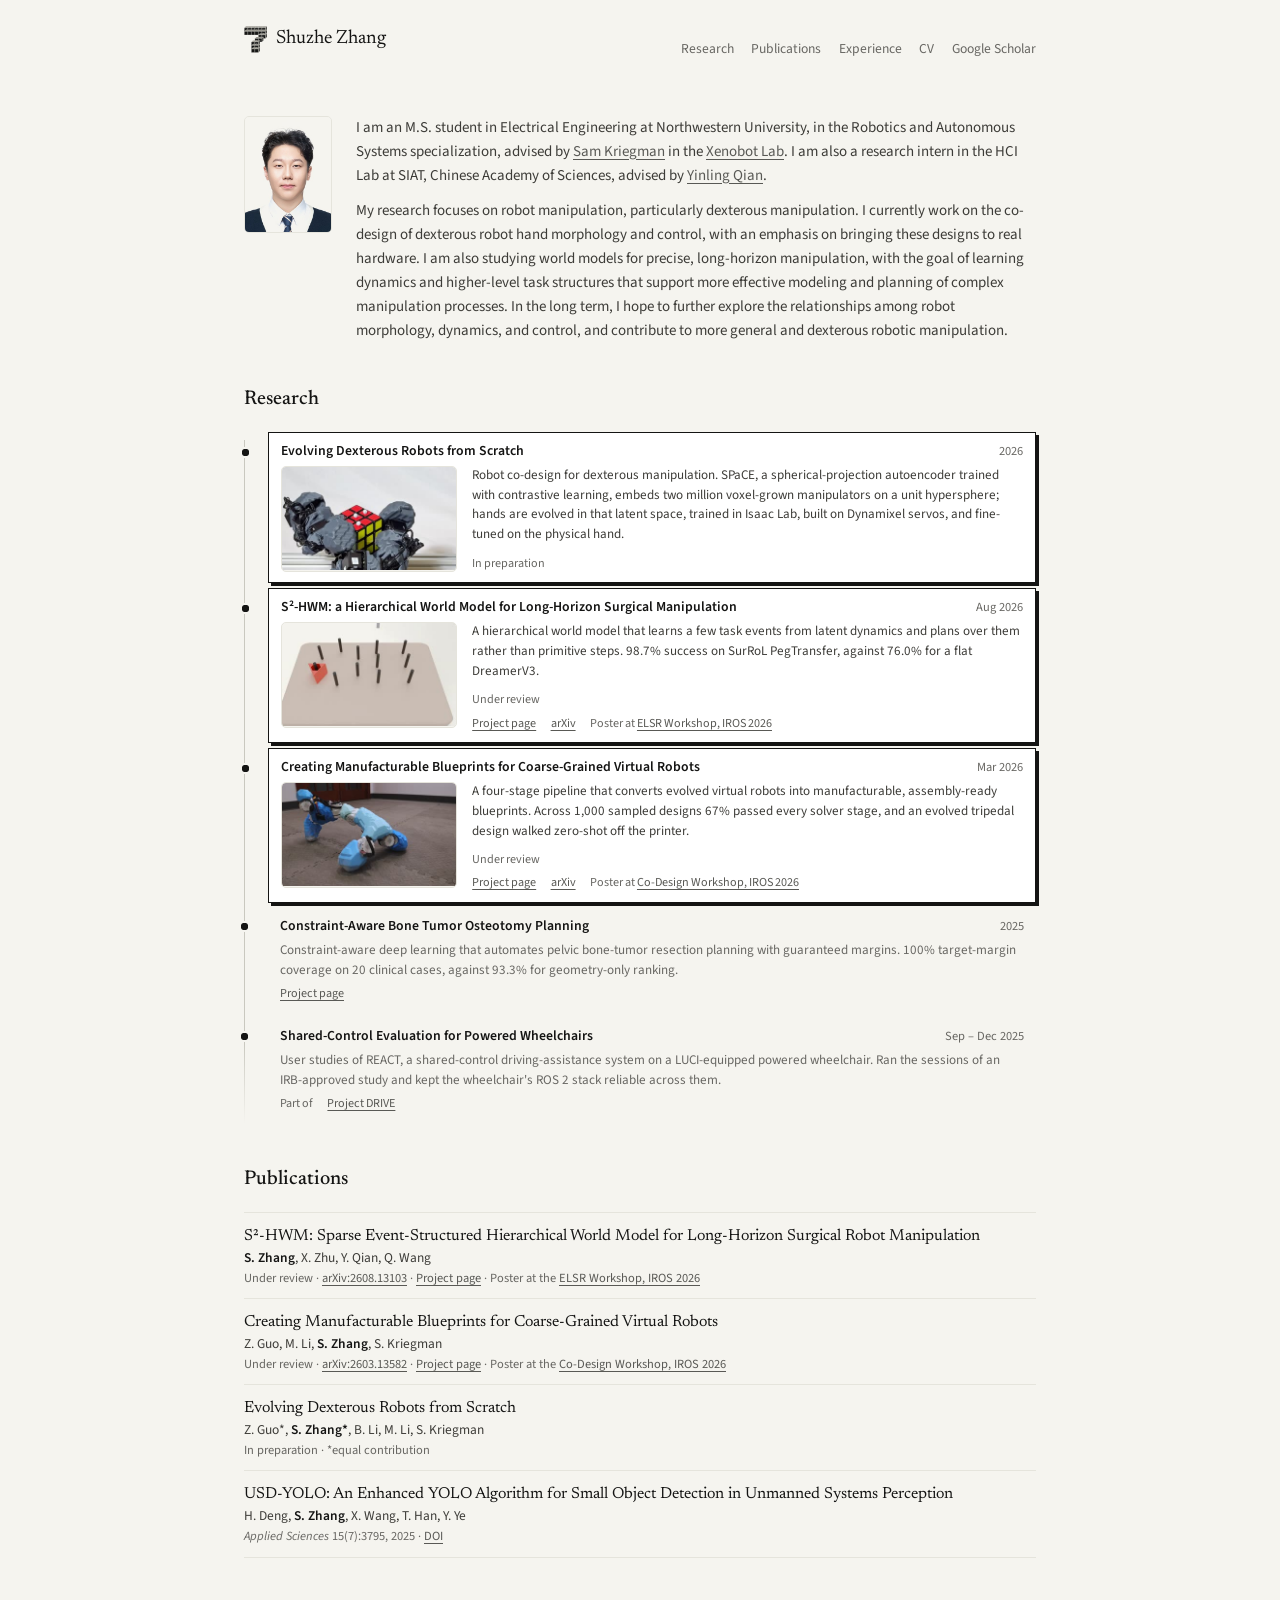
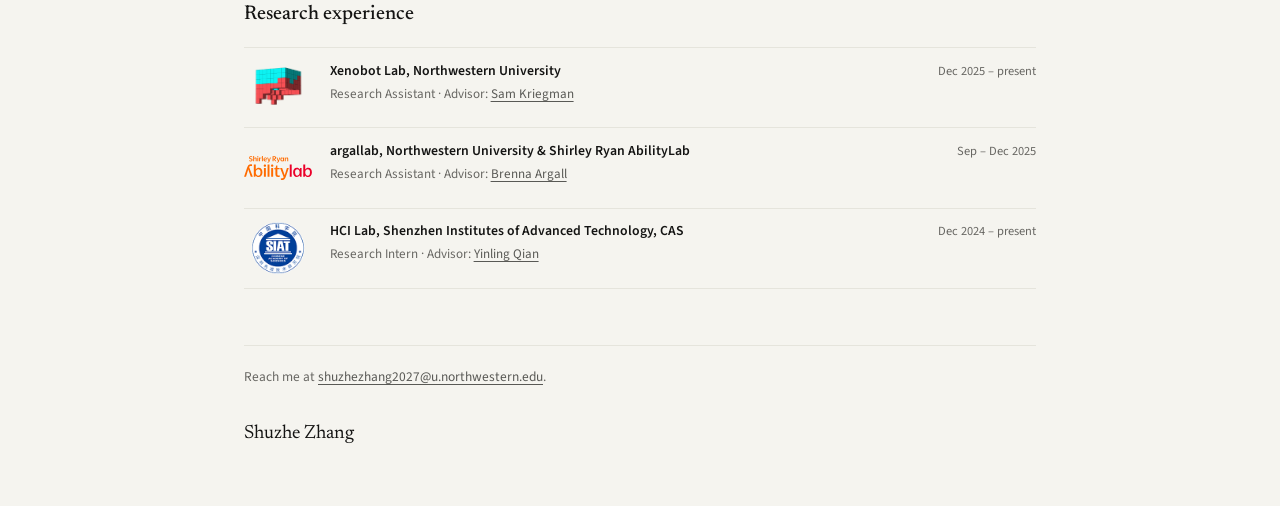
==== index.html @ 0f9644d1 "Show in-hand rotation on the EvoHand card Twelve seconds of an evolved hand turning a Rubik's cube i" ====
<!DOCTYPE html>
<html lang="en">
<head>
  <meta charset="utf-8">
  <meta name="viewport" content="width=device-width, initial-scale=1">
  <title>Shuzhe Zhang</title>
  <meta name="description" content="Shuzhe Zhang — M.S. student at Northwestern University working on robot co-design, dexterous manipulation, robot world models, and surgical manipulation.">
  <link rel="icon" href="[data-uri]">
  <meta property="og:type" content="website">
  <meta property="og:site_name" content="Shuzhe Zhang">
  <meta property="og:title" content="Shuzhe Zhang">
  <meta property="og:description" content="M.S. student at Northwestern working on robot co-design, dexterous manipulation, robot world models and surgical manipulation.">
  <meta property="og:image" content="https://shuzhezhang.com/research/s2-hwm/media/pegtransfer_blender_poster.jpg">
  <meta property="og:url" content="https://shuzhezhang.com/">
  <meta name="twitter:card" content="summary_large_image">
  <link rel="preconnect" href="https://fonts.googleapis.com">
  <link rel="preconnect" href="https://fonts.gstatic.com" crossorigin>
  <link rel="stylesheet" href="https://fonts.googleapis.com/css2?family=Newsreader:ital,opsz,wght@0,6..72,400;0,6..72,500;1,6..72,400&family=Source+Sans+3:ital,wght@0,400;0,600;1,400&display=swap">
  <link rel="stylesheet" href="style.css">
</head>
<body>
<div class="page">

  <header class="topbar">
    <a class="wordmark" href="/"><svg class="mark" aria-hidden="true" focusable="false" xmlns="http://www.w3.org/2000/svg" viewBox="-1 -75.50 66.50 76.50"><polygon points="0.00,-70.00 10.00,-70.00 14.50,-74.50 4.50,-74.50" class="f-top"/><polygon points="10.00,-60.00 14.50,-64.50 14.50,-74.50 10.00,-70.00" class="f-right"/><polygon points="0.00,-60.00 10.00,-60.00 10.00,-70.00 0.00,-70.00" class="f-left"/><polygon points="10.00,-70.00 20.00,-70.00 24.50,-74.50 14.50,-74.50" class="f-top"/><polygon points="20.00,-60.00 24.50,-64.50 24.50,-74.50 20.00,-70.00" class="f-right"/><polygon points="10.00,-60.00 20.00,-60.00 20.00,-70.00 10.00,-70.00" class="f-left"/><polygon points="20.00,-70.00 30.00,-70.00 34.50,-74.50 24.50,-74.50" class="f-top"/><polygon points="30.00,-60.00 34.50,-64.50 34.50,-74.50 30.00,-70.00" class="f-right"/><polygon points="20.00,-60.00 30.00,-60.00 30.00,-70.00 20.00,-70.00" class="f-left"/><polygon points="30.00,-70.00 40.00,-70.00 44.50,-74.50 34.50,-74.50" class="f-top"/><polygon points="40.00,-60.00 44.50,-64.50 44.50,-74.50 40.00,-70.00" class="f-right"/><polygon points="30.00,-60.00 40.00,-60.00 40.00,-70.00 30.00,-70.00" class="f-left"/><polygon points="40.00,-70.00 50.00,-70.00 54.50,-74.50 44.50,-74.50" class="f-top"/><polygon points="50.00,-60.00 54.50,-64.50 54.50,-74.50 50.00,-70.00" class="f-right"/><polygon points="40.00,-60.00 50.00,-60.00 50.00,-70.00 40.00,-70.00" class="f-left"/><polygon points="50.00,-70.00 60.00,-70.00 64.50,-74.50 54.50,-74.50" class="f-top"/><polygon points="60.00,-60.00 64.50,-64.50 64.50,-74.50 60.00,-70.00" class="f-right"/><polygon points="50.00,-60.00 60.00,-60.00 60.00,-70.00 50.00,-70.00" class="f-left"/><polygon points="0.00,-60.00 10.00,-60.00 14.50,-64.50 4.50,-64.50" class="f-top"/><polygon points="10.00,-50.00 14.50,-54.50 14.50,-64.50 10.00,-60.00" class="f-right"/><polygon points="0.00,-50.00 10.00,-50.00 10.00,-60.00 0.00,-60.00" class="f-left"/><polygon points="10.00,-60.00 20.00,-60.00 24.50,-64.50 14.50,-64.50" class="f-top"/><polygon points="20.00,-50.00 24.50,-54.50 24.50,-64.50 20.00,-60.00" class="f-right"/><polygon points="10.00,-50.00 20.00,-50.00 20.00,-60.00 10.00,-60.00" class="f-left"/><polygon points="20.00,-60.00 30.00,-60.00 34.50,-64.50 24.50,-64.50" class="f-top"/><polygon points="30.00,-50.00 34.50,-54.50 34.50,-64.50 30.00,-60.00" class="f-right"/><polygon points="20.00,-50.00 30.00,-50.00 30.00,-60.00 20.00,-60.00" class="f-left"/><polygon points="30.00,-60.00 40.00,-60.00 44.50,-64.50 34.50,-64.50" class="f-top"/><polygon points="40.00,-50.00 44.50,-54.50 44.50,-64.50 40.00,-60.00" class="f-right"/><polygon points="30.00,-50.00 40.00,-50.00 40.00,-60.00 30.00,-60.00" class="f-left"/><polygon points="40.00,-60.00 50.00,-60.00 54.50,-64.50 44.50,-64.50" class="f-top"/><polygon points="50.00,-50.00 54.50,-54.50 54.50,-64.50 50.00,-60.00" class="f-right"/><polygon points="40.00,-50.00 50.00,-50.00 50.00,-60.00 40.00,-60.00" class="f-left"/><polygon points="50.00,-60.00 60.00,-60.00 64.50,-64.50 54.50,-64.50" class="f-top"/><polygon points="60.00,-50.00 64.50,-54.50 64.50,-64.50 60.00,-60.00" class="f-right"/><polygon points="50.00,-50.00 60.00,-50.00 60.00,-60.00 50.00,-60.00" class="f-left"/><polygon points="40.00,-50.00 50.00,-50.00 54.50,-54.50 44.50,-54.50" class="f-top"/><polygon points="50.00,-40.00 54.50,-44.50 54.50,-54.50 50.00,-50.00" class="f-right"/><polygon points="40.00,-40.00 50.00,-40.00 50.00,-50.00 40.00,-50.00" class="f-left"/><polygon points="50.00,-50.00 60.00,-50.00 64.50,-54.50 54.50,-54.50" class="f-top"/><polygon points="60.00,-40.00 64.50,-44.50 64.50,-54.50 60.00,-50.00" class="f-right"/><polygon points="50.00,-40.00 60.00,-40.00 60.00,-50.00 50.00,-50.00" class="f-left"/><polygon points="30.00,-40.00 40.00,-40.00 44.50,-44.50 34.50,-44.50" class="f-top"/><polygon points="40.00,-30.00 44.50,-34.50 44.50,-44.50 40.00,-40.00" class="f-right"/><polygon points="30.00,-30.00 40.00,-30.00 40.00,-40.00 30.00,-40.00" class="f-left"/><polygon points="40.00,-40.00 50.00,-40.00 54.50,-44.50 44.50,-44.50" class="f-top"/><polygon points="50.00,-30.00 54.50,-34.50 54.50,-44.50 50.00,-40.00" class="f-right"/><polygon points="40.00,-30.00 50.00,-30.00 50.00,-40.00 40.00,-40.00" class="f-left"/><polygon points="20.00,-30.00 30.00,-30.00 34.50,-34.50 24.50,-34.50" class="f-top"/><polygon points="30.00,-20.00 34.50,-24.50 34.50,-34.50 30.00,-30.00" class="f-right"/><polygon points="20.00,-20.00 30.00,-20.00 30.00,-30.00 20.00,-30.00" class="f-left"/><polygon points="30.00,-30.00 40.00,-30.00 44.50,-34.50 34.50,-34.50" class="f-top"/><polygon points="40.00,-20.00 44.50,-24.50 44.50,-34.50 40.00,-30.00" class="f-right"/><polygon points="30.00,-20.00 40.00,-20.00 40.00,-30.00 30.00,-30.00" class="f-left"/><polygon points="20.00,-20.00 30.00,-20.00 34.50,-24.50 24.50,-24.50" class="f-top"/><polygon points="30.00,-10.00 34.50,-14.50 34.50,-24.50 30.00,-20.00" class="f-right"/><polygon points="20.00,-10.00 30.00,-10.00 30.00,-20.00 20.00,-20.00" class="f-left"/><polygon points="30.00,-20.00 40.00,-20.00 44.50,-24.50 34.50,-24.50" class="f-top"/><polygon points="40.00,-10.00 44.50,-14.50 44.50,-24.50 40.00,-20.00" class="f-right"/><polygon points="30.00,-10.00 40.00,-10.00 40.00,-20.00 30.00,-20.00" class="f-left"/><polygon points="20.00,-10.00 30.00,-10.00 34.50,-14.50 24.50,-14.50" class="f-top"/><polygon points="30.00,0.00 34.50,-4.50 34.50,-14.50 30.00,-10.00" class="f-right"/><polygon points="20.00,0.00 30.00,0.00 30.00,-10.00 20.00,-10.00" class="f-left"/><polygon points="30.00,-10.00 40.00,-10.00 44.50,-14.50 34.50,-14.50" class="f-top"/><polygon points="40.00,0.00 44.50,-4.50 44.50,-14.50 40.00,-10.00" class="f-right"/><polygon points="30.00,0.00 40.00,0.00 40.00,-10.00 30.00,-10.00" class="f-left"/></svg>Shuzhe Zhang</a>
    <nav>
      <a href="#research">Research</a>
      <a href="#publications">Publications</a>
      <a href="#experience">Experience</a>
      <a href="Shuzhe_Zhang_CV.pdf">CV</a>
      <a href="https://scholar.google.com/citations?user=uV5fnogAAAAJ">Google Scholar</a>
    </nav>
  </header>

  <section class="intro">
    <img class="avatar" src="assets/avatar.jpg" alt="Shuzhe Zhang" width="300" height="400">
    <div>
      <p>I am an M.S. student in Electrical Engineering at Northwestern University, in the Robotics and Autonomous Systems specialization, advised by <a class="link" href="https://skriegman.github.io/sam.html">Sam Kriegman</a> in the <a class="link" href="https://www.xenobot.group">Xenobot Lab</a>. I am also a research intern in the HCI Lab at SIAT, Chinese Academy of Sciences, advised by <a class="link" href="https://people.ucas.ac.cn/~qianyinling">Yinling Qian</a>.</p>
      <p>My research focuses on robot manipulation, particularly dexterous manipulation. I currently work on the co-design of dexterous robot hand morphology and control, with an emphasis on bringing these designs to real hardware. I am also studying world models for precise, long-horizon manipulation, with the goal of learning dynamics and higher-level task structures that support more effective modeling and planning of complex manipulation processes. In the long term, I hope to further explore the relationships among robot morphology, dynamics, and control, and contribute to more general and dexterous robotic manipulation.</p>
    </div>
  </section>

  <section class="section" id="research">
    <h2>Research</h2>
    <ol class="timeline">

      <li class="entry is-featured">
        <div class="row">
          <span class="title">Evolving Dexterous Robots from Scratch</span>
          <span class="when">2026</span>
        </div>
        <div class="entry-main">
          <span class="thumb">
            <video src="assets/thumbs/evohand_loop.mp4" poster="assets/thumbs/evohand_loop.jpg"
                   autoplay loop muted playsinline preload="metadata"></video>
          </span>
          <div class="entry-text">
            <p class="desc">Robot co-design for dexterous manipulation. SPaCE, a spherical-projection autoencoder trained with contrastive learning, embeds two million voxel-grown manipulators on a unit hypersphere; hands are evolved in that latent space, trained in Isaac Lab, built on Dynamixel servos, and fine-tuned on the physical hand.</p>
            <div class="meta"><span>In preparation</span></div>
          </div>
        </div>
      </li>

      <li class="entry is-featured">
        <div class="row">
          <a class="title" href="research/s2-hwm/">S²-HWM: a Hierarchical World Model for Long-Horizon Surgical Manipulation</a>
          <span class="when">Aug 2026</span>
        </div>
        <div class="entry-main">
          <a class="thumb" href="research/s2-hwm/" tabindex="-1" aria-hidden="true">
            <video src="assets/thumbs/s2hwm_loop.mp4" poster="assets/thumbs/s2hwm_loop.jpg"
                   autoplay loop muted playsinline preload="metadata"></video>
          </a>
          <div class="entry-text">
            <p class="desc">A hierarchical world model that learns a few task events from latent dynamics and plans over them rather than primitive steps. 98.7% success on SurRoL PegTransfer, against 76.0% for a flat DreamerV3.</p>
            <div class="meta"><span>Under review</span><span class="meta-links"><a href="research/s2-hwm/">Project page</a><a href="https://arxiv.org/abs/2608.13103">arXiv</a><span>Poster at <a href="https://sites.google.com/view/iros-elsr-2026/home">ELSR Workshop, IROS 2026</a></span></span></div>
          </div>
        </div>
      </li>

      <li class="entry is-featured">
        <div class="row">
          <span class="title">Creating Manufacturable Blueprints for Coarse-Grained Virtual Robots</span>
          <span class="when">Mar 2026</span>
        </div>
        <div class="entry-main">
          <span class="thumb">
            <video src="assets/thumbs/blueprints_loop.mp4" poster="assets/thumbs/blueprints_loop.jpg"
                   autoplay loop muted playsinline preload="none"></video>
          </span>
          <div class="entry-text">
            <p class="desc">A four-stage pipeline that converts evolved virtual robots into manufacturable, assembly-ready blueprints. Across 1,000 sampled designs 67% passed every solver stage, and an evolved tripedal design walked zero-shot off the printer.</p>
            <div class="meta"><span>Under review</span><span class="meta-links"><a href="research/blueprints/">Project page</a><a href="https://arxiv.org/abs/2603.13582">arXiv</a><span>Poster at <a href="https://sites.google.com/view/robot-codesign-iros">Co-Design Workshop, IROS 2026</a></span></span></div>
          </div>
        </div>
      </li>

      <li class="entry">
        <div class="row">
          <a class="title" href="research/osteotomy/">Constraint-Aware Bone Tumor Osteotomy Planning</a>
          <span class="when">2025</span>
        </div>
        <p class="desc">Constraint-aware deep learning that automates pelvic bone-tumor resection planning with guaranteed margins. 100% target-margin coverage on 20 clinical cases, against 93.3% for geometry-only ranking.</p>
        <div class="meta"><span class="meta-links"><a href="research/osteotomy/">Project page</a></span></div>
      </li>

      <li class="entry">
        <div class="row">
          <span class="title">Shared-Control Evaluation for Powered Wheelchairs</span>
          <span class="when">Sep – Dec 2025</span>
        </div>
        <p class="desc">User studies of REACT, a shared-control driving-assistance system on a LUCI-equipped powered wheelchair. Ran the sessions of an IRB-approved study and kept the wheelchair's ROS 2 stack reliable across them.</p>
        <div class="meta"><span class="meta-links">Part of <a href="https://www.sralab.org/articles/news/nsf-awards-5-million-dr-brenna-argall-led-project-develop-power-wheelchair-driver-assist-technology">Project DRIVE</a></span></div>
      </li>

    </ol>
  </section>

  <section class="section" id="publications">
    <h2>Publications</h2>
    <ol class="pubs">
      <li class="pub">
        <span class="ptitle">S²-HWM: Sparse Event-Structured Hierarchical World Model for Long-Horizon Surgical Robot Manipulation</span>
        <span class="authors"><span class="me">S. Zhang</span>, X. Zhu, Y. Qian, Q. Wang</span><br>
        <span class="venue">Under review · <a href="https://arxiv.org/abs/2608.13103">arXiv:2608.13103</a> · <a href="research/s2-hwm/">Project page</a> · Poster at the <a href="https://sites.google.com/view/iros-elsr-2026/home">ELSR Workshop, IROS 2026</a></span>
      </li>
      <li class="pub">
        <span class="ptitle">Creating Manufacturable Blueprints for Coarse-Grained Virtual Robots</span>
        <span class="authors">Z. Guo, M. Li, <span class="me">S. Zhang</span>, S. Kriegman</span><br>
        <span class="venue">Under review · <a href="https://arxiv.org/abs/2603.13582">arXiv:2603.13582</a> · <a href="research/blueprints/">Project page</a> · Poster at the <a href="https://sites.google.com/view/robot-codesign-iros">Co-Design Workshop, IROS 2026</a></span>
      </li>
      <li class="pub">
        <span class="ptitle">Evolving Dexterous Robots from Scratch</span>
        <span class="authors">Z. Guo*, <span class="me">S. Zhang*</span>, B. Li, M. Li, S. Kriegman</span><br>
        <span class="venue">In preparation · *equal contribution</span>
      </li>
      <li class="pub">
        <span class="ptitle">USD-YOLO: An Enhanced YOLO Algorithm for Small Object Detection in Unmanned Systems Perception</span>
        <span class="authors">H. Deng, <span class="me">S. Zhang</span>, X. Wang, T. Han, Y. Ye</span><br>
        <span class="venue"><em>Applied Sciences</em> 15(7):3795, 2025 · <a href="https://doi.org/10.3390/app15073795">DOI</a></span>
      </li>
    </ol>
  </section>

  <section class="section" id="experience">
    <h2>Research experience</h2>
    <ul class="orgs">
      <li class="org">
        <a class="org-logo" href="https://www.xenobot.group"><img src="assets/logos/xenobot.png" alt="Xenobot Lab"></a>
        <div class="org-body">
          <div class="row">
            <span class="org-name">Xenobot Lab, Northwestern University</span>
            <span class="when">Dec 2025 – present</span>
          </div>
          <p class="desc">Research Assistant · Advisor: <a href="https://skriegman.github.io/sam.html">Sam Kriegman</a></p>
        </div>
      </li>
      <li class="org">
        <a class="org-logo" href="https://www.sralab.org"><img src="assets/logos/sralab.svg" alt="Shirley Ryan AbilityLab"></a>
        <div class="org-body">
          <div class="row">
            <span class="org-name">argallab, Northwestern University &amp; Shirley Ryan AbilityLab</span>
            <span class="when">Sep – Dec 2025</span>
          </div>
          <p class="desc">Research Assistant · Advisor: <a href="https://www.argallab.northwestern.edu/people/brenna/">Brenna Argall</a></p>
        </div>
      </li>
      <li class="org">
        <a class="org-logo" href="https://www.siat.ac.cn"><img src="assets/logos/siat.png" alt="SIAT, Chinese Academy of Sciences"></a>
        <div class="org-body">
          <div class="row">
            <span class="org-name">HCI Lab, Shenzhen Institutes of Advanced Technology, CAS</span>
            <span class="when">Dec 2024 – present</span>
          </div>
          <p class="desc">Research Intern · Advisor: <a href="https://people.ucas.ac.cn/~qianyinling">Yinling Qian</a></p>
        </div>
      </li>
    </ul>
  </section>

  <footer class="footer">
    <p>Reach me at <a class="link" href="mailto:shuzhezhang2027@u.northwestern.edu">shuzhezhang2027@u.northwestern.edu</a>.</p>
    <p class="wordmark">Shuzhe Zhang</p>
  </footer>

</div>
<script>
if (matchMedia('(prefers-reduced-motion: reduce)').matches) {
  document.querySelectorAll('.thumb video').forEach(function (v) { v.autoplay = false; v.pause(); });
}
</script>

<!-- Cloudflare Web Analytics -->
<script defer src="https://static.cloudflareinsights.com/beacon.min.js" data-cf-beacon='{"token": "bf125b1ca3aa4af48629b1080edcd780"}'></script>
<!-- End Cloudflare Web Analytics -->
</body>
</html>
---- style.css ----
/* ---------- Tokens ---------- */
:root {
  --paper: #f5f4ef;        /* warm paper ground, as on pi.website */
  --paper-hover: #ebeae5;
  --card: #ffffff;
  --ink: #141413;
  --ink-soft: #3d3c38;
  --muted: #686763;
  --divider: #e5e4dc;
  --rail: #c9c8bf;
  --link: #595955;
  --shadow: #141413;
  --vox-top: #8f8d84; --vox-left: #141413; --vox-right: #3d3c38;

  --serif: "Newsreader", "Iowan Old Style", Georgia, "Times New Roman", serif;
  --sans: "Source Sans 3", "Helvetica Neue", Arial, system-ui, sans-serif;
  --measure: 52rem;   /* 832px column; paragraphs stay capped below */
}
@media (prefers-color-scheme: dark) {
  :root:not([data-theme="light"]) {
    --paper: #151513; --paper-hover: #1f1e1b; --card: #1b1b18;
    --ink: #ebe9e1; --ink-soft: #cfcdc4; --muted: #9a988f;
    --divider: #2b2a26; --rail: #3a3934; --link: #b3b1a8; --shadow: #ebe9e1;
    --vox-top: #8f8d84; --vox-left: #ebe9e1; --vox-right: #bab8af;
  }
}
:root[data-theme="dark"] {
  --paper: #151513; --paper-hover: #1f1e1b; --card: #1b1b18;
  --ink: #ebe9e1; --ink-soft: #cfcdc4; --muted: #9a988f;
  --divider: #2b2a26; --rail: #3a3934; --link: #b3b1a8; --shadow: #ebe9e1;
  --vox-top: #8f8d84; --vox-left: #ebe9e1; --vox-right: #bab8af;
}

/* ---------- Base ---------- */
*, *::before, *::after { box-sizing: border-box; }
body {
  margin: 0;
  background: var(--paper);
  color: var(--ink);
  font-family: var(--sans);
  font-size: 15px;
  line-height: 1.6;
  -webkit-font-smoothing: antialiased;
}
a { color: inherit; text-decoration: none; }
a:focus-visible { outline: 2px solid var(--ink); outline-offset: 2px; }
img { max-width: 100%; display: block; }
h1, h2 { font-family: var(--serif); font-weight: 500; margin: 0; text-wrap: balance; }
.link { color: var(--link); text-decoration: underline; text-underline-offset: 3px; }
.link:hover { color: var(--ink); }

.page { max-width: var(--measure); margin: 0 auto; padding: 1.5rem 1.25rem 3rem; }
html, body { overflow-x: hidden; }   /* nothing should scroll the page sideways */

/* ---------- Top bar ---------- */
.topbar {
  display: flex; align-items: baseline; justify-content: space-between; gap: 1rem;
  padding-bottom: 1.25rem; margin-bottom: 2.25rem;
}
.wordmark { font-family: var(--serif); font-size: 1.2rem; display: inline-flex; align-items: center; gap: 0.55rem; }
.mark { height: 1.4em; width: auto; }
.mark polygon { stroke: var(--paper); stroke-width: 0.6; stroke-linejoin: round; }
.mark .f-top { fill: var(--vox-top); } .mark .f-left { fill: var(--vox-left); } .mark .f-right { fill: var(--vox-right); }
.topbar nav { display: flex; gap: 1.1rem; font-size: 0.85rem; }
.topbar nav a { color: var(--muted); }
.topbar nav a:hover { color: var(--ink); text-decoration: underline; text-underline-offset: 5px; }

/* ---------- Intro ---------- */
.intro { display: grid; grid-template-columns: 5.5rem minmax(0, 1fr); gap: 1.5rem; align-items: start; margin-bottom: 2.5rem; }
.avatar { width: 5.5rem; height: 7.33rem; border-radius: 5px; object-fit: cover; border: 1px solid var(--divider); }   /* rectangular like the card thumbnails; height must be explicit or the img attributes set it */
.intro p { margin: 0 0 0.7rem; color: var(--ink-soft); }
.intro p:last-child { margin-bottom: 0; }

/* ---------- Sections ---------- */
.section { margin-top: 2.5rem; }
.section h2 { font-size: 1.25rem; margin-bottom: 1.1rem; }

/* ---------- Timeline (pi.website feed) ---------- */
.timeline { position: relative; margin: 0; padding: 0 0 0 1.5rem; list-style: none; display: flex; flex-direction: column; gap: 0.35rem; }
.timeline::after {
  content: ""; position: absolute; left: 0; top: 0.5rem; bottom: 0; width: 1px;
  background: linear-gradient(to bottom, var(--rail) 0, var(--rail) calc(100% - 5rem), transparent 100%);
}
.entry { position: relative; display: flex; flex-direction: column; gap: 0.25rem; padding: 0.55rem 0.75rem; transition: background 150ms ease; }
.entry:hover { background: var(--paper-hover); }
.entry::before {
  content: ""; position: absolute; left: calc(-1.5rem - 3px); top: 0.95rem;
  width: 7px; height: 7px; border-radius: 2px; background: var(--ink); outline: 2px solid var(--paper); z-index: 1;
}
.entry .row { display: flex; align-items: baseline; justify-content: space-between; gap: 1rem; }
.entry .title { font-weight: 600; font-size: 0.86rem; line-height: 1.35; }
.entry a.title:hover { text-decoration: underline; text-underline-offset: 3px; }
.entry .when { font-size: 0.78rem; color: var(--muted); white-space: nowrap; font-variant-numeric: tabular-nums; }
.entry .desc { margin: 0; font-size: 0.82rem; line-height: 1.5; color: var(--muted); }
.entry .meta { display: flex; flex-wrap: wrap; gap: 0.25rem 0.9rem; font-size: 0.76rem; color: var(--muted); }
.entry .meta a { color: var(--link); text-decoration: underline; text-underline-offset: 3px; }
.entry .meta a:hover { color: var(--ink); }
.entry .meta .meta-links { flex-basis: 100%; display: flex; flex-wrap: wrap; gap: 0.25rem 0.9rem; }   /* own line; items spaced like the rest of the meta row */

.entry.is-featured {
  background: var(--card); border: 1px solid var(--shadow); box-shadow: 3px 3px 0 var(--shadow);
  transition: box-shadow 150ms ease;
}
.entry.is-featured:hover { box-shadow: 5px 5px 0 var(--shadow); }
.entry.is-featured .desc { color: var(--ink-soft); }

/* ---------- Card thumbnail ---------- */
.entry-main { display: grid; grid-template-columns: 11rem minmax(0, 1fr); gap: 0.95rem; align-items: start; }
.entry-text { display: flex; flex-direction: column; gap: 0.55rem; min-width: 0; }   /* keep the meta block off the description */
.thumb { display: block; overflow: hidden; border: 1px solid var(--divider); border-radius: 5px; background: var(--paper); }
.thumb video, .thumb img { display: block; width: 100%; height: auto; border-radius: 4px; }   /* Safari clips video by its own radius, not the parent's */
@media (prefers-color-scheme: dark) {
  :root:not([data-theme="light"]) .thumb video,
  :root:not([data-theme="light"]) .thumb img { filter: brightness(0.82); }
}
:root[data-theme="dark"] .thumb video,
:root[data-theme="dark"] .thumb img { filter: brightness(0.82); }
@media (max-width: 600px) {
  .entry-main { grid-template-columns: 1fr; gap: 0.6rem; }
  .thumb { max-width: 100%; }   /* fill the column on a phone, no arbitrary inset */
}

/* ---------- Publications ---------- */
.pubs { margin: 0; padding: 0; list-style: none; }
.pub { padding: 0.65rem 0; border-top: 1px solid var(--divider); font-size: 0.84rem; line-height: 1.5; }

.pub:last-child { border-bottom: 1px solid var(--divider); }
.pub .ptitle { display: block; font-family: var(--serif); font-size: 1rem; }
.pub .authors { color: var(--ink-soft); }
.pub .authors .me { font-weight: 600; color: var(--ink); }
.pub .venue { color: var(--muted); font-size: 0.78rem; }
.pub .venue a { color: var(--link); text-decoration: underline; text-underline-offset: 3px; }
.pub .venue a:hover { color: var(--ink); }

/* ---------- Research experience ---------- */
.orgs { margin: 0; padding: 0; list-style: none; }
.org { display: grid; grid-template-columns: 4.25rem minmax(0, 1fr); gap: 1.1rem; align-items: start; padding: 0.85rem 0; border-top: 1px solid var(--divider); }
.org:last-child { border-bottom: 1px solid var(--divider); }
.org-logo { display: flex; align-items: center; justify-content: center; width: 4.25rem; height: 3.25rem; }
.org-logo img { max-width: 100%; max-height: 100%; width: auto; height: auto; object-fit: contain; }
.org-body { display: flex; flex-direction: column; gap: 0.2rem; min-width: 0; }
.org .row { display: flex; align-items: baseline; justify-content: space-between; gap: 1rem; }
.org-name { font-weight: 600; font-size: 0.86rem; line-height: 1.35; }
.org .when { font-size: 0.78rem; color: var(--muted); white-space: nowrap; font-variant-numeric: tabular-nums; }
.org .desc { margin: 0; font-size: 0.82rem; line-height: 1.5; color: var(--muted); }
.org .desc a { color: var(--link); text-decoration: underline; text-underline-offset: 3px; }
.org .desc a:hover { color: var(--ink); }

/* ---------- Footer ---------- */
.footer { margin-top: 3.5rem; padding-top: 1.25rem; border-top: 1px solid var(--divider); font-size: 0.84rem; color: var(--muted); }
.footer p { margin: 0 0 0.5rem; }
.footer .wordmark { color: var(--ink); margin-top: 1.5rem; }

/* ---------- Responsive ---------- */
@media (max-width: 600px) {
  /* the four nav links do not fit beside the wordmark on a phone: let both wrap */
  .topbar { flex-wrap: wrap; gap: 0.5rem 1rem; align-items: baseline; }
  .topbar nav { flex-wrap: wrap; gap: 0.75rem 0.9rem; }
  .intro { grid-template-columns: 1fr; gap: 1rem; }
  .entry .row { flex-direction: column; gap: 0.1rem; }
  .org { grid-template-columns: 3.25rem minmax(0, 1fr); gap: 0.75rem; }
  .org-logo { width: 3.25rem; height: 2.75rem; }
  .org .row { flex-direction: column; gap: 0.1rem; }
}
@media (prefers-reduced-motion: reduce) { .entry { transition: none; } }
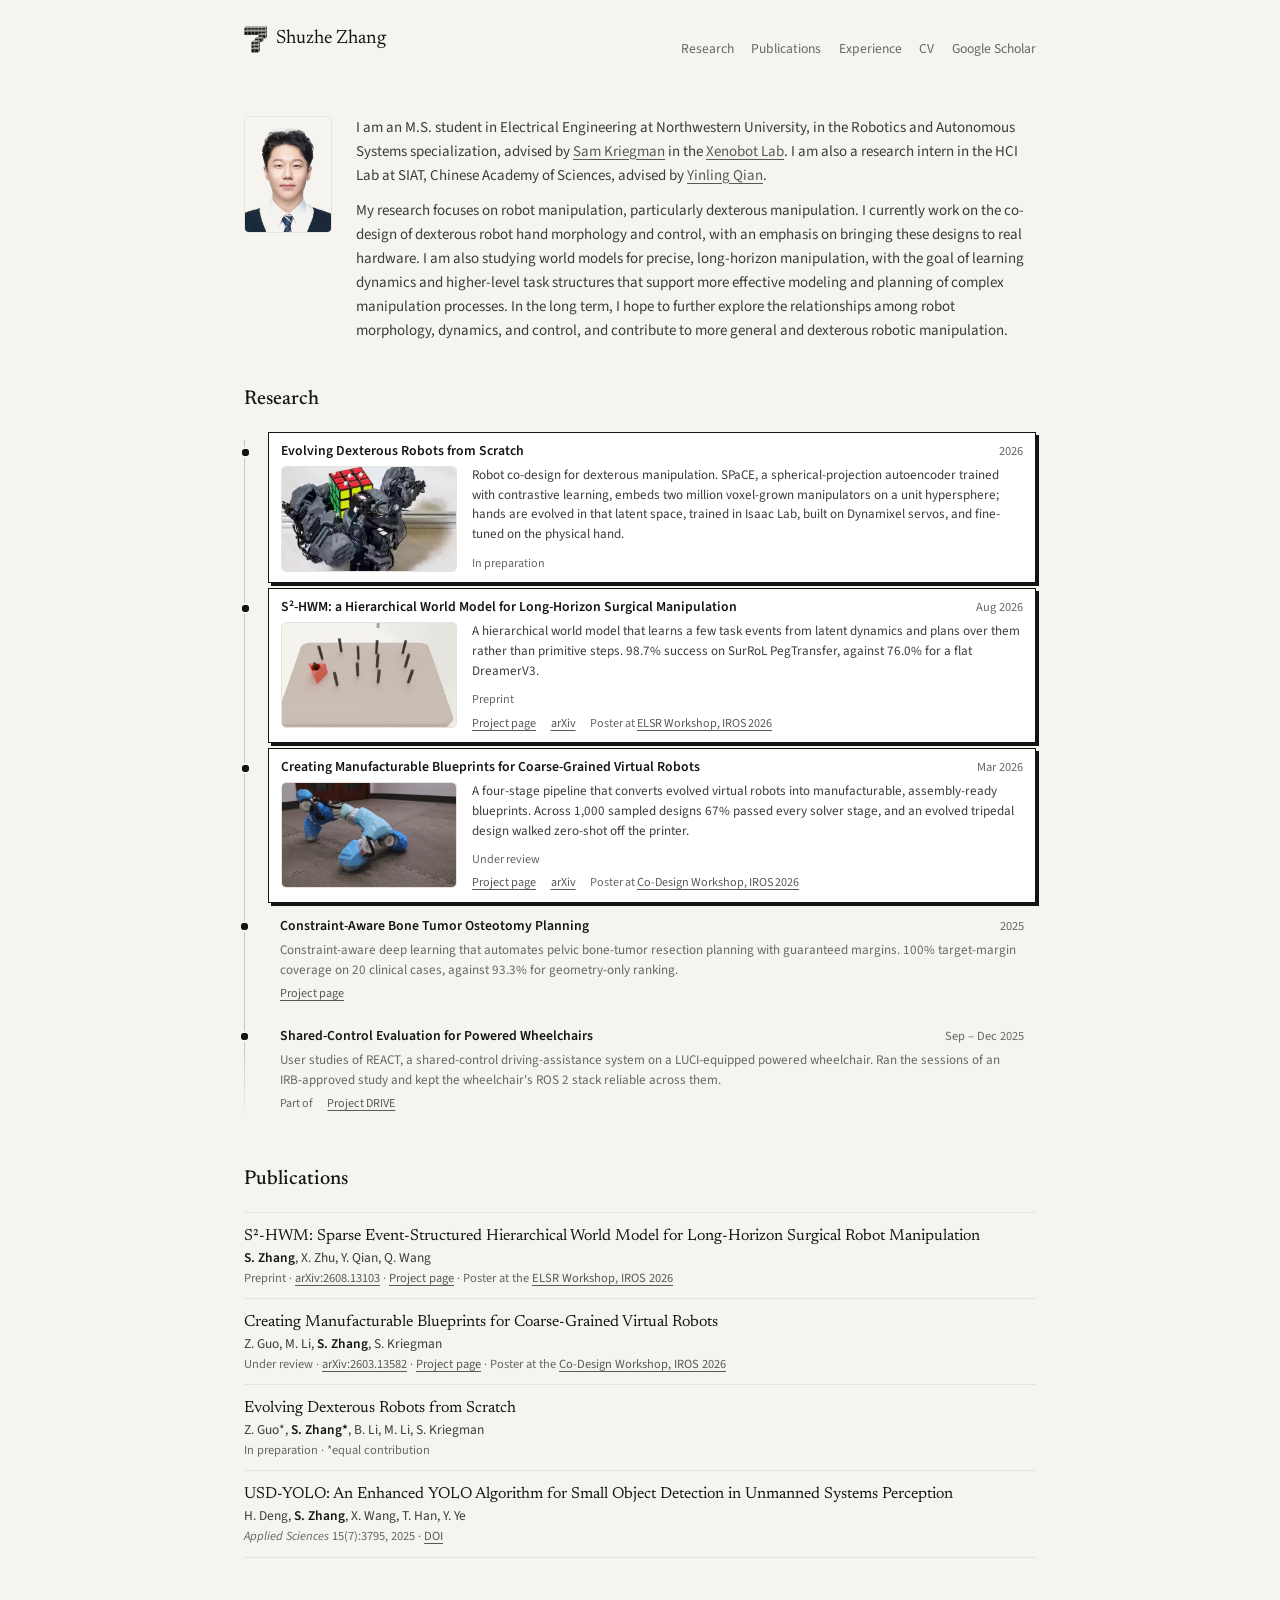
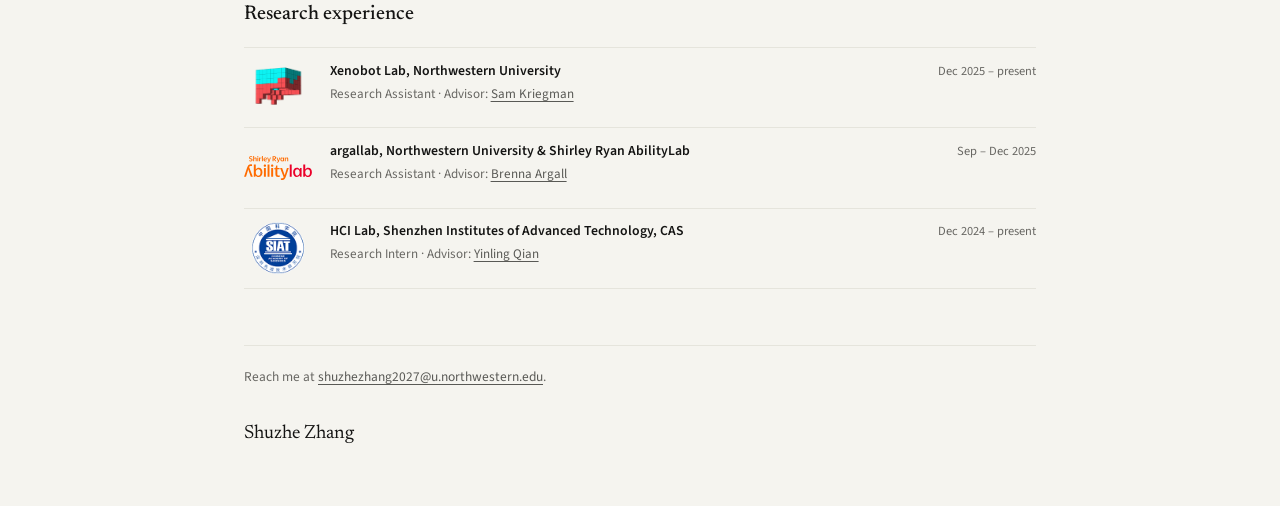
==== commit f64058dd: "List S2-HWM as a preprint The paper is no longer under submission, so the status drops back to prepr" ====
--- a/index.html
+++ b/index.html
@@ -73,7 +73,7 @@
           </a>
           <div class="entry-text">
             <p class="desc">A hierarchical world model that learns a few task events from latent dynamics and plans over them rather than primitive steps. 98.7% success on SurRoL PegTransfer, against 76.0% for a flat DreamerV3.</p>
-            <div class="meta"><span>Under review</span><span class="meta-links"><a href="research/s2-hwm/">Project page</a><a href="https://arxiv.org/abs/2608.13103">arXiv</a><span>Poster at <a href="https://sites.google.com/view/iros-elsr-2026/home">ELSR Workshop, IROS 2026</a></span></span></div>
+            <div class="meta"><span>Preprint</span><span class="meta-links"><a href="research/s2-hwm/">Project page</a><a href="https://arxiv.org/abs/2608.13103">arXiv</a><span>Poster at <a href="https://sites.google.com/view/iros-elsr-2026/home">ELSR Workshop, IROS 2026</a></span></span></div>
           </div>
         </div>
       </li>
@@ -122,7 +122,7 @@
       <li class="pub">
         <span class="ptitle">S²-HWM: Sparse Event-Structured Hierarchical World Model for Long-Horizon Surgical Robot Manipulation</span>
         <span class="authors"><span class="me">S. Zhang</span>, X. Zhu, Y. Qian, Q. Wang</span><br>
-        <span class="venue">Under review · <a href="https://arxiv.org/abs/2608.13103">arXiv:2608.13103</a> · <a href="research/s2-hwm/">Project page</a> · Poster at the <a href="https://sites.google.com/view/iros-elsr-2026/home">ELSR Workshop, IROS 2026</a></span>
+        <span class="venue">Preprint · <a href="https://arxiv.org/abs/2608.13103">arXiv:2608.13103</a> · <a href="research/s2-hwm/">Project page</a> · Poster at the <a href="https://sites.google.com/view/iros-elsr-2026/home">ELSR Workshop, IROS 2026</a></span>
       </li>
       <li class="pub">
         <span class="ptitle">Creating Manufacturable Blueprints for Coarse-Grained Virtual Robots</span>
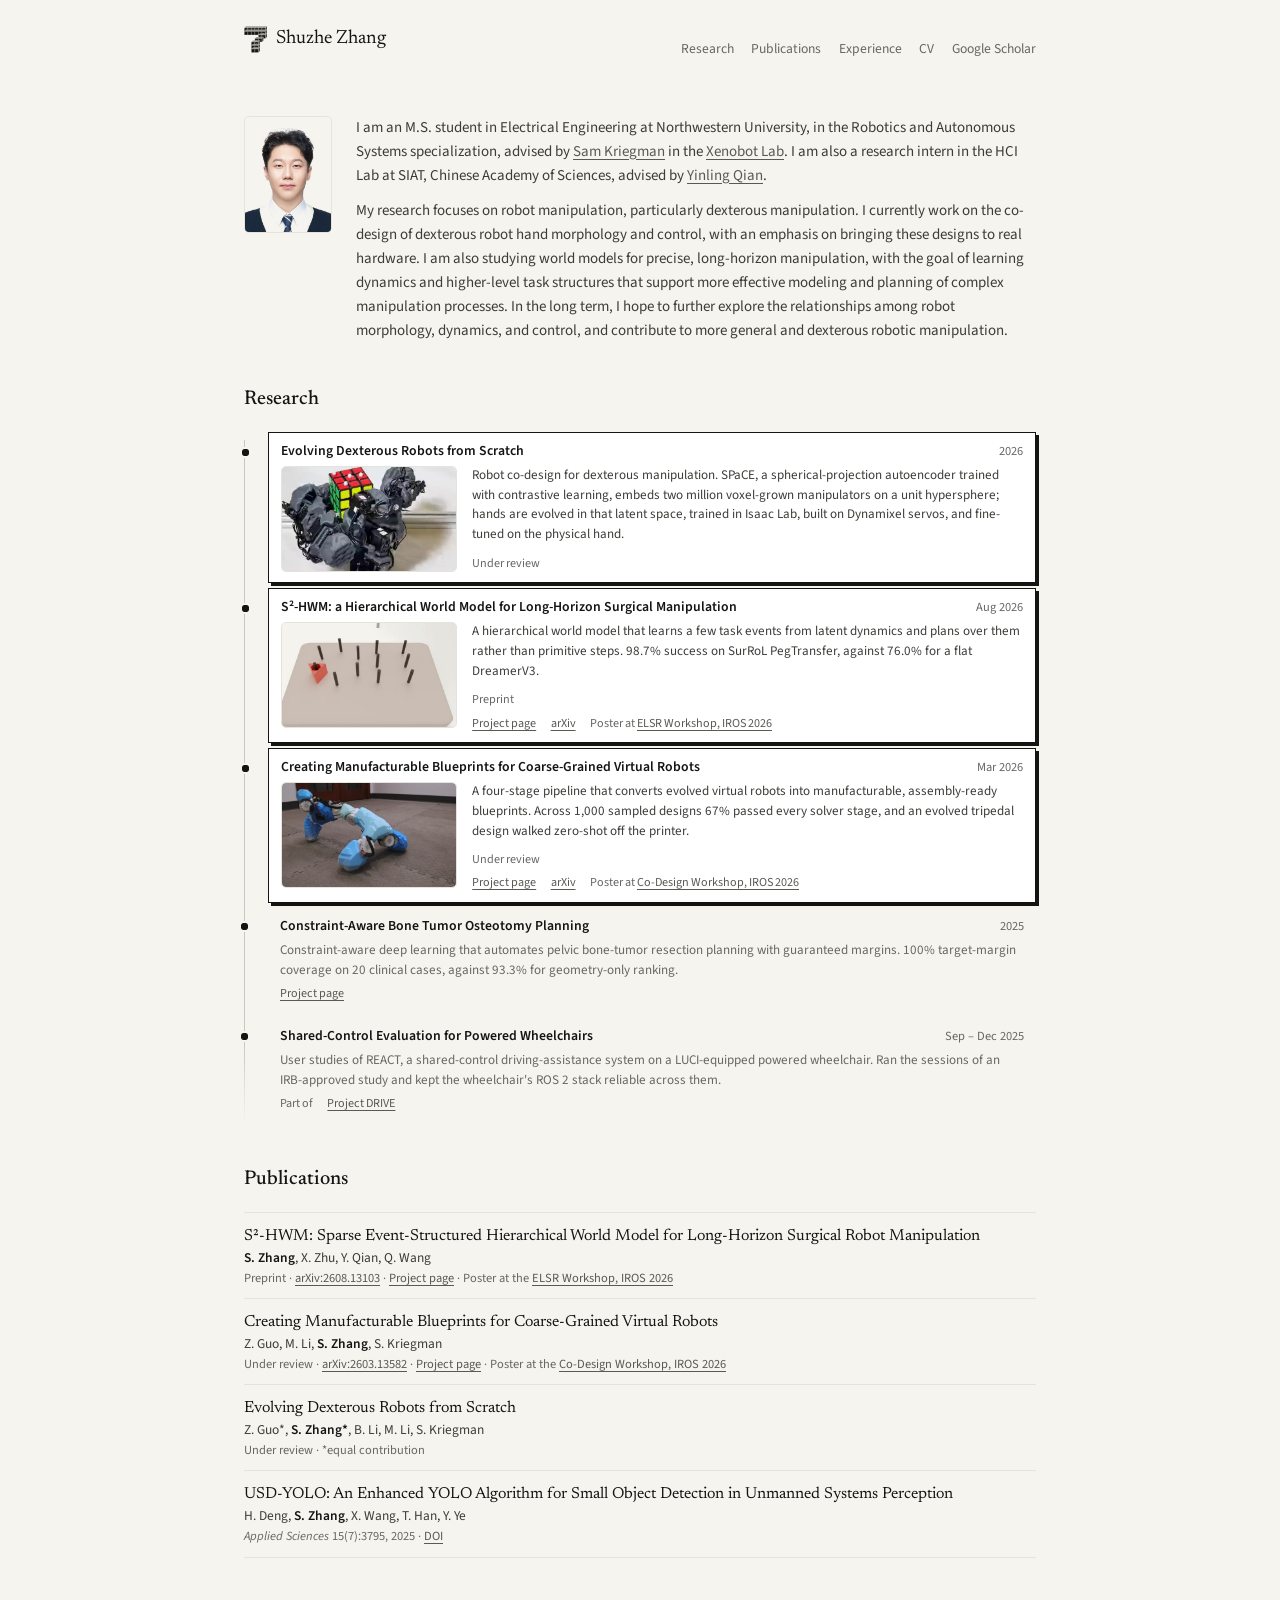
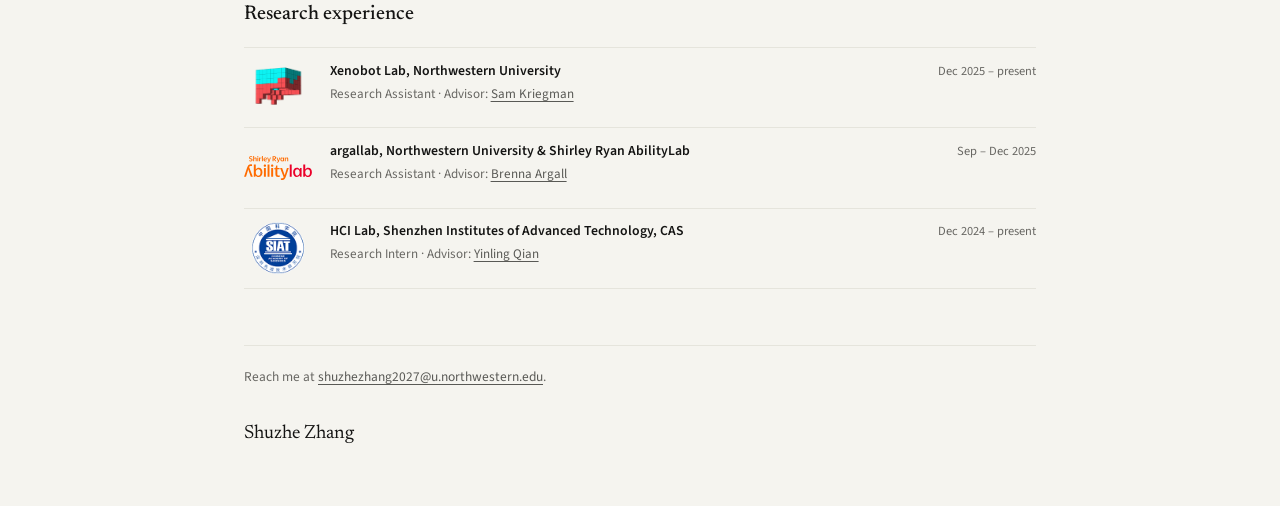
==== commit e6bb6e90: "EvoHand is under review, not in preparation The manuscript has gone out, so the card and the publica" ====
--- a/index.html
+++ b/index.html
@@ -56,7 +56,7 @@
           </span>
           <div class="entry-text">
             <p class="desc">Robot co-design for dexterous manipulation. SPaCE, a spherical-projection autoencoder trained with contrastive learning, embeds two million voxel-grown manipulators on a unit hypersphere; hands are evolved in that latent space, trained in Isaac Lab, built on Dynamixel servos, and fine-tuned on the physical hand.</p>
-            <div class="meta"><span>In preparation</span></div>
+            <div class="meta"><span>Under review</span></div>
           </div>
         </div>
       </li>
@@ -132,7 +132,7 @@
       <li class="pub">
         <span class="ptitle">Evolving Dexterous Robots from Scratch</span>
         <span class="authors">Z. Guo*, <span class="me">S. Zhang*</span>, B. Li, M. Li, S. Kriegman</span><br>
-        <span class="venue">In preparation · *equal contribution</span>
+        <span class="venue">Under review · *equal contribution</span>
       </li>
       <li class="pub">
         <span class="ptitle">USD-YOLO: An Enhanced YOLO Algorithm for Small Object Detection in Unmanned Systems Perception</span>
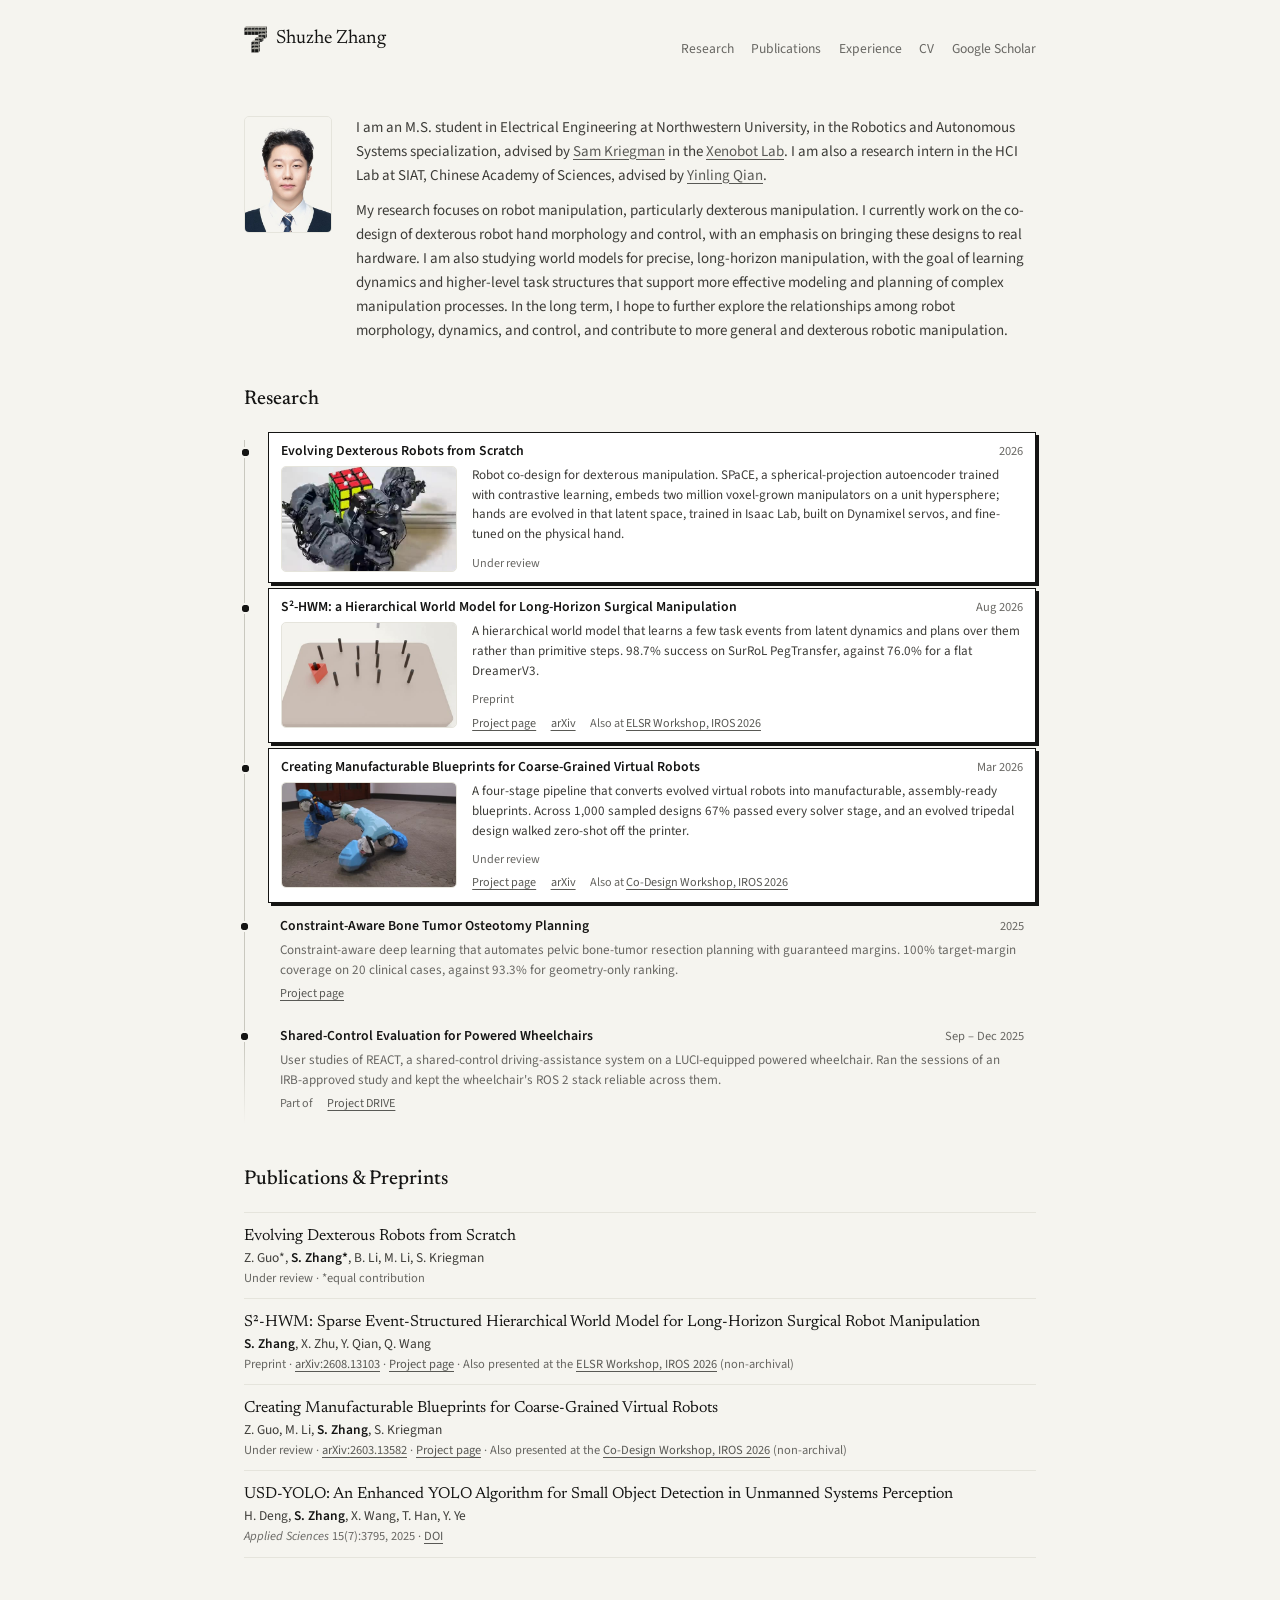
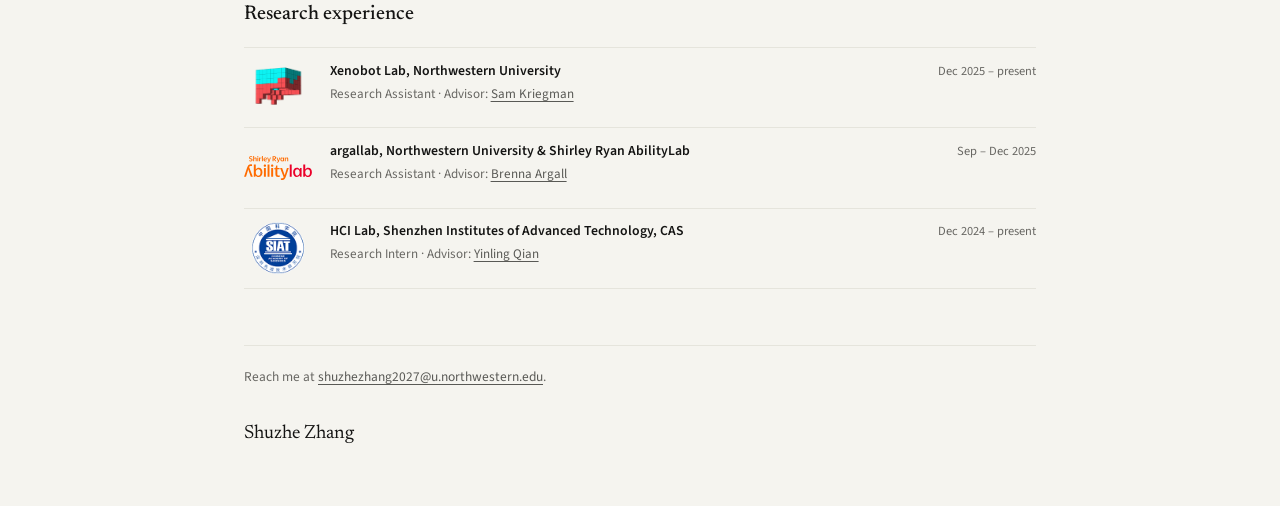
==== commit 2f8aa418: "Rename the section and follow the CV's workshop wording Three of the four entries are not published," ====
--- a/index.html
+++ b/index.html
@@ -73,7 +73,7 @@
           </a>
           <div class="entry-text">
             <p class="desc">A hierarchical world model that learns a few task events from latent dynamics and plans over them rather than primitive steps. 98.7% success on SurRoL PegTransfer, against 76.0% for a flat DreamerV3.</p>
-            <div class="meta"><span>Preprint</span><span class="meta-links"><a href="research/s2-hwm/">Project page</a><a href="https://arxiv.org/abs/2608.13103">arXiv</a><span>Poster at <a href="https://sites.google.com/view/iros-elsr-2026/home">ELSR Workshop, IROS 2026</a></span></span></div>
+            <div class="meta"><span>Preprint</span><span class="meta-links"><a href="research/s2-hwm/">Project page</a><a href="https://arxiv.org/abs/2608.13103">arXiv</a><span>Also at <a href="https://sites.google.com/view/iros-elsr-2026/home">ELSR Workshop, IROS 2026</a></span></span></div>
           </div>
         </div>
       </li>
@@ -90,7 +90,7 @@
           </span>
           <div class="entry-text">
             <p class="desc">A four-stage pipeline that converts evolved virtual robots into manufacturable, assembly-ready blueprints. Across 1,000 sampled designs 67% passed every solver stage, and an evolved tripedal design walked zero-shot off the printer.</p>
-            <div class="meta"><span>Under review</span><span class="meta-links"><a href="research/blueprints/">Project page</a><a href="https://arxiv.org/abs/2603.13582">arXiv</a><span>Poster at <a href="https://sites.google.com/view/robot-codesign-iros">Co-Design Workshop, IROS 2026</a></span></span></div>
+            <div class="meta"><span>Under review</span><span class="meta-links"><a href="research/blueprints/">Project page</a><a href="https://arxiv.org/abs/2603.13582">arXiv</a><span>Also at <a href="https://sites.google.com/view/robot-codesign-iros">Co-Design Workshop, IROS 2026</a></span></span></div>
           </div>
         </div>
       </li>
@@ -117,22 +117,22 @@
   </section>
 
   <section class="section" id="publications">
-    <h2>Publications</h2>
+    <h2>Publications &amp; Preprints</h2>
     <ol class="pubs">
+      <li class="pub">
+        <span class="ptitle">Evolving Dexterous Robots from Scratch</span>
+        <span class="authors">Z. Guo*, <span class="me">S. Zhang*</span>, B. Li, M. Li, S. Kriegman</span><br>
+        <span class="venue">Under review · *equal contribution</span>
+      </li>
       <li class="pub">
         <span class="ptitle">S²-HWM: Sparse Event-Structured Hierarchical World Model for Long-Horizon Surgical Robot Manipulation</span>
         <span class="authors"><span class="me">S. Zhang</span>, X. Zhu, Y. Qian, Q. Wang</span><br>
-        <span class="venue">Preprint · <a href="https://arxiv.org/abs/2608.13103">arXiv:2608.13103</a> · <a href="research/s2-hwm/">Project page</a> · Poster at the <a href="https://sites.google.com/view/iros-elsr-2026/home">ELSR Workshop, IROS 2026</a></span>
+        <span class="venue">Preprint · <a href="https://arxiv.org/abs/2608.13103">arXiv:2608.13103</a> · <a href="research/s2-hwm/">Project page</a> · Also presented at the <a href="https://sites.google.com/view/iros-elsr-2026/home">ELSR Workshop, IROS 2026</a> (non-archival)</span>
       </li>
       <li class="pub">
         <span class="ptitle">Creating Manufacturable Blueprints for Coarse-Grained Virtual Robots</span>
         <span class="authors">Z. Guo, M. Li, <span class="me">S. Zhang</span>, S. Kriegman</span><br>
-        <span class="venue">Under review · <a href="https://arxiv.org/abs/2603.13582">arXiv:2603.13582</a> · <a href="research/blueprints/">Project page</a> · Poster at the <a href="https://sites.google.com/view/robot-codesign-iros">Co-Design Workshop, IROS 2026</a></span>
-      </li>
-      <li class="pub">
-        <span class="ptitle">Evolving Dexterous Robots from Scratch</span>
-        <span class="authors">Z. Guo*, <span class="me">S. Zhang*</span>, B. Li, M. Li, S. Kriegman</span><br>
-        <span class="venue">Under review · *equal contribution</span>
+        <span class="venue">Under review · <a href="https://arxiv.org/abs/2603.13582">arXiv:2603.13582</a> · <a href="research/blueprints/">Project page</a> · Also presented at the <a href="https://sites.google.com/view/robot-codesign-iros">Co-Design Workshop, IROS 2026</a> (non-archival)</span>
       </li>
       <li class="pub">
         <span class="ptitle">USD-YOLO: An Enhanced YOLO Algorithm for Small Object Detection in Unmanned Systems Perception</span>
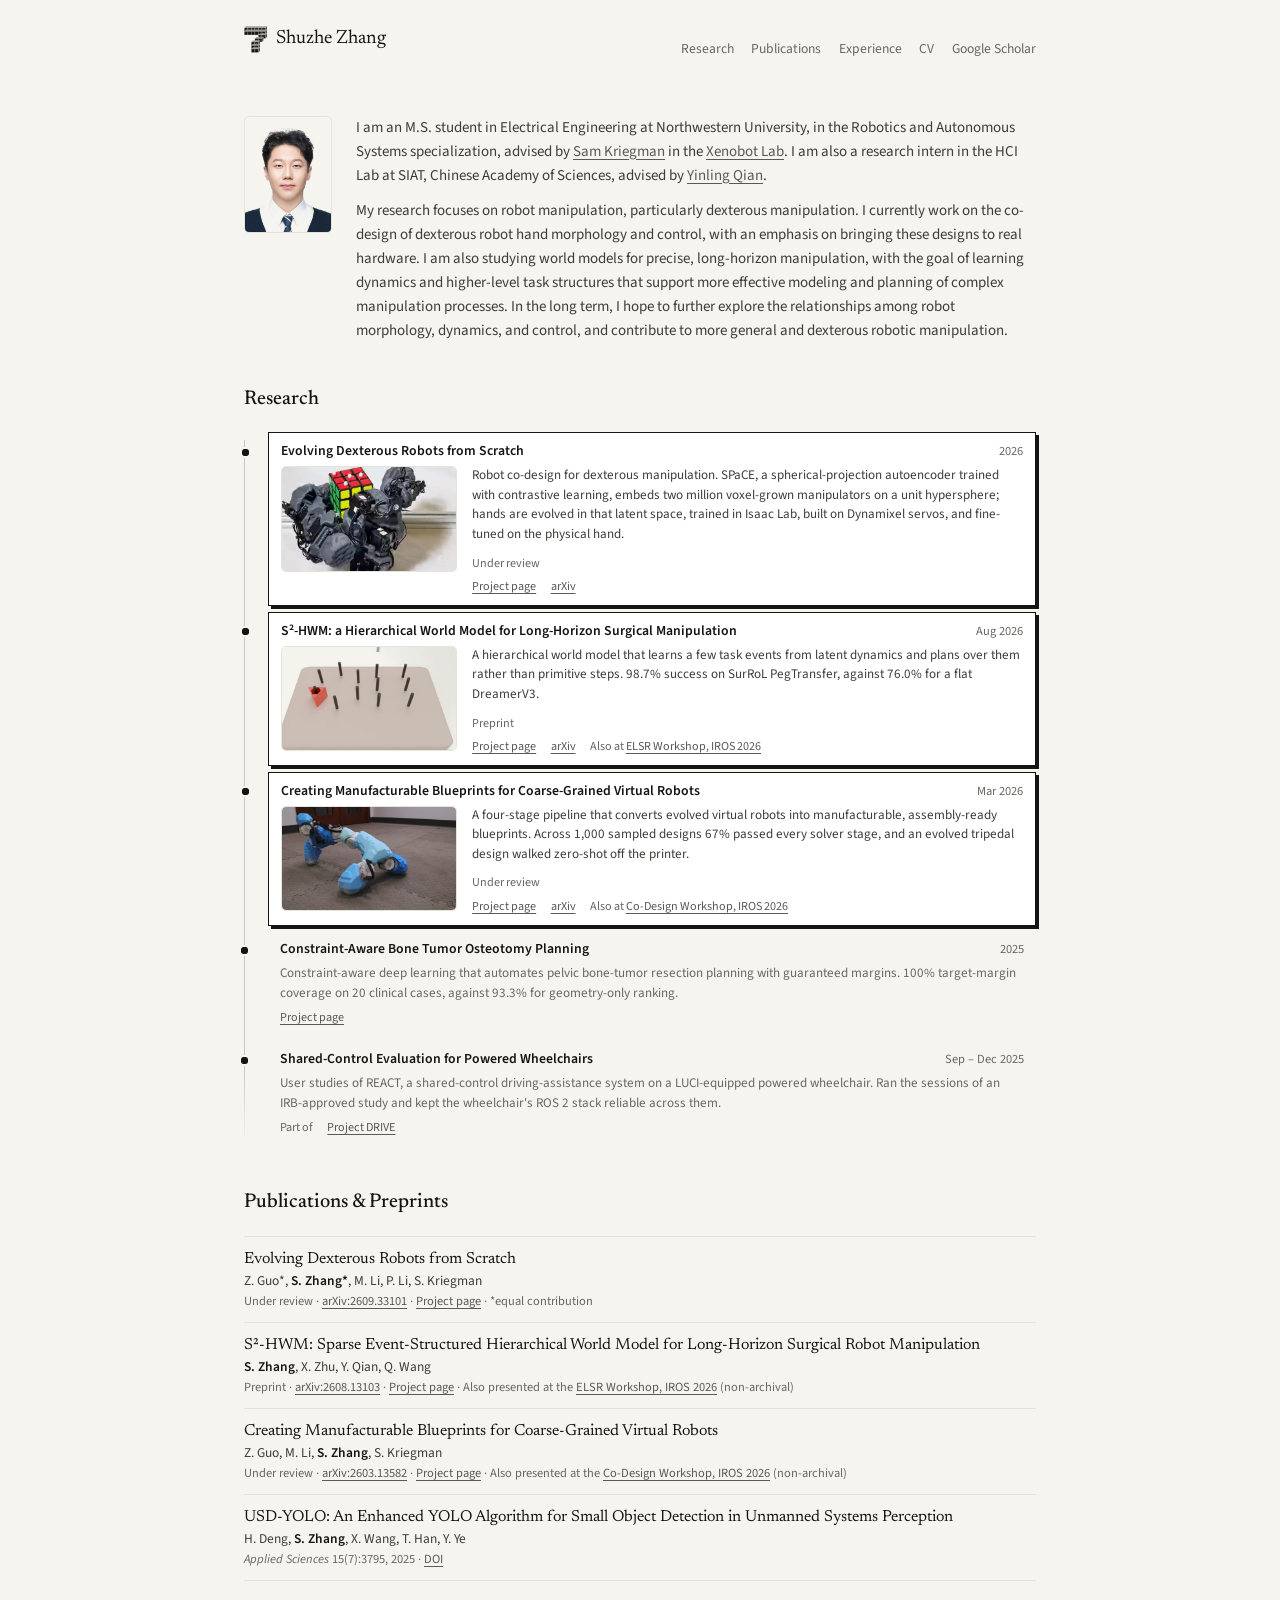
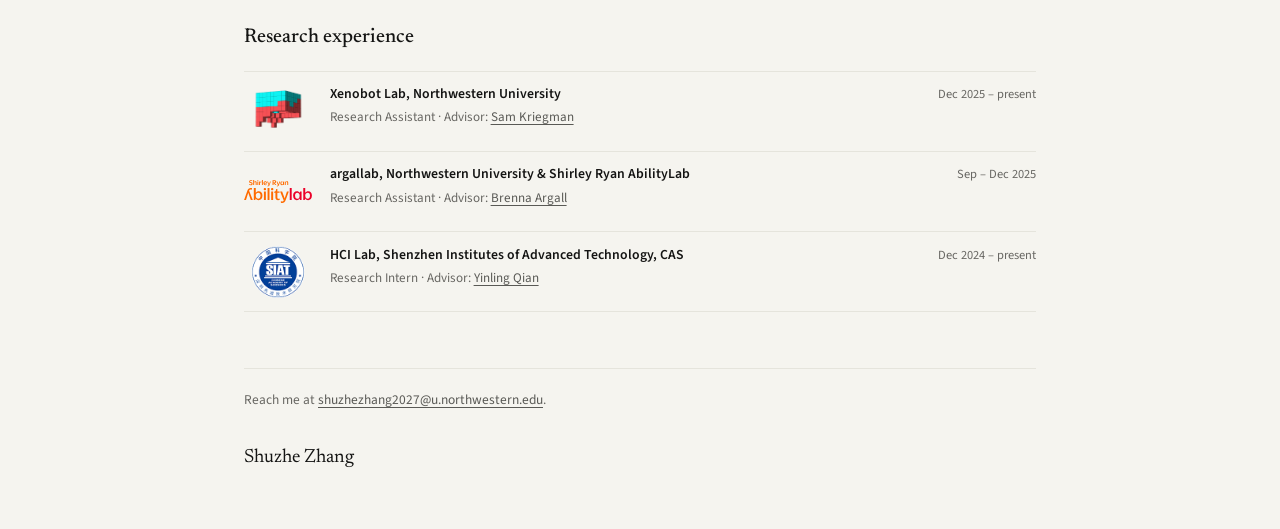
==== commit 121c602c: "EvoHand is on arXiv: add links and correct the author list The preprint went up under real names, so" ====
--- a/index.html
+++ b/index.html
@@ -56,7 +56,7 @@
           </span>
           <div class="entry-text">
             <p class="desc">Robot co-design for dexterous manipulation. SPaCE, a spherical-projection autoencoder trained with contrastive learning, embeds two million voxel-grown manipulators on a unit hypersphere; hands are evolved in that latent space, trained in Isaac Lab, built on Dynamixel servos, and fine-tuned on the physical hand.</p>
-            <div class="meta"><span>Under review</span></div>
+            <div class="meta"><span>Under review</span><span class="meta-links"><a href="https://evodexbots.github.io/">Project page</a><a href="https://arxiv.org/abs/2609.33101">arXiv</a></span></div>
           </div>
         </div>
       </li>
@@ -121,8 +121,8 @@
     <ol class="pubs">
       <li class="pub">
         <span class="ptitle">Evolving Dexterous Robots from Scratch</span>
-        <span class="authors">Z. Guo*, <span class="me">S. Zhang*</span>, B. Li, M. Li, S. Kriegman</span><br>
-        <span class="venue">Under review · *equal contribution</span>
+        <span class="authors">Z. Guo*, <span class="me">S. Zhang*</span>, M. Li, P. Li, S. Kriegman</span><br>
+        <span class="venue">Under review · <a href="https://arxiv.org/abs/2609.33101">arXiv:2609.33101</a> · <a href="https://evodexbots.github.io/">Project page</a> · *equal contribution</span>
       </li>
       <li class="pub">
         <span class="ptitle">S²-HWM: Sparse Event-Structured Hierarchical World Model for Long-Horizon Surgical Robot Manipulation</span>
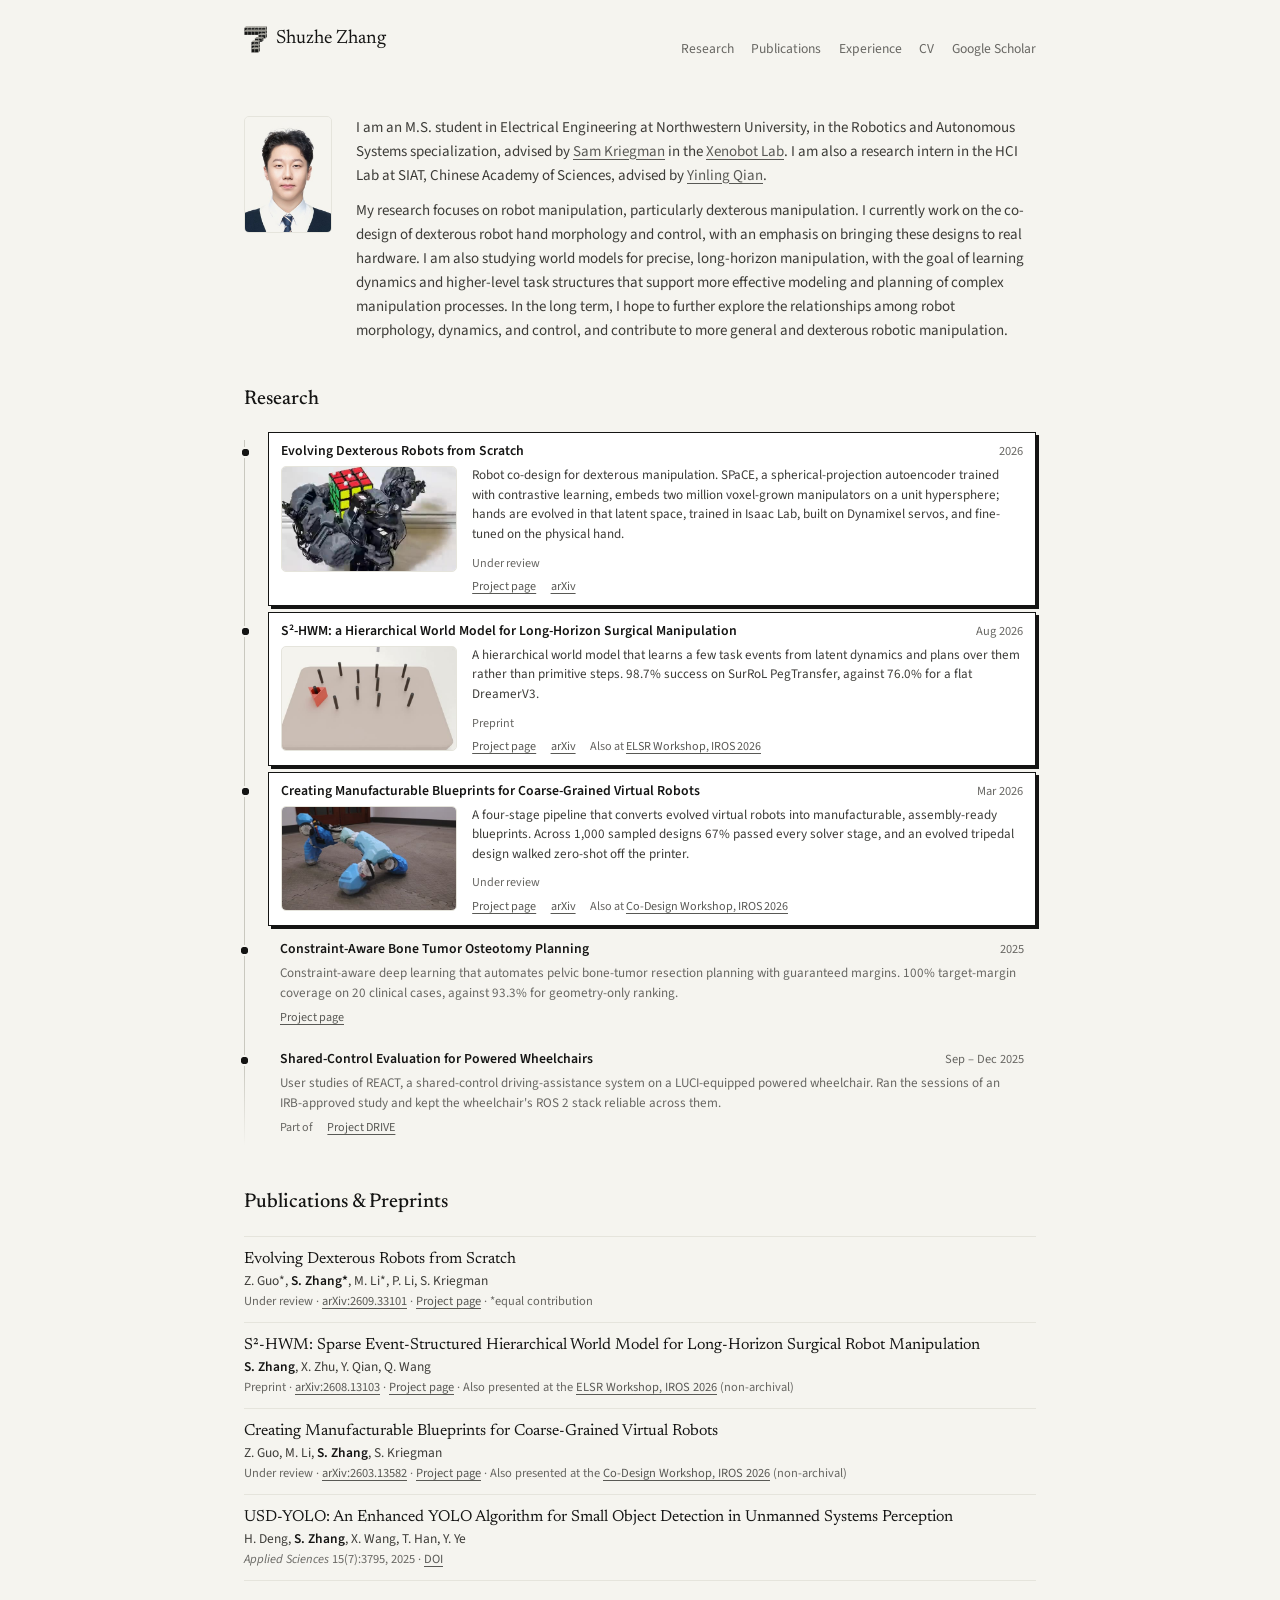
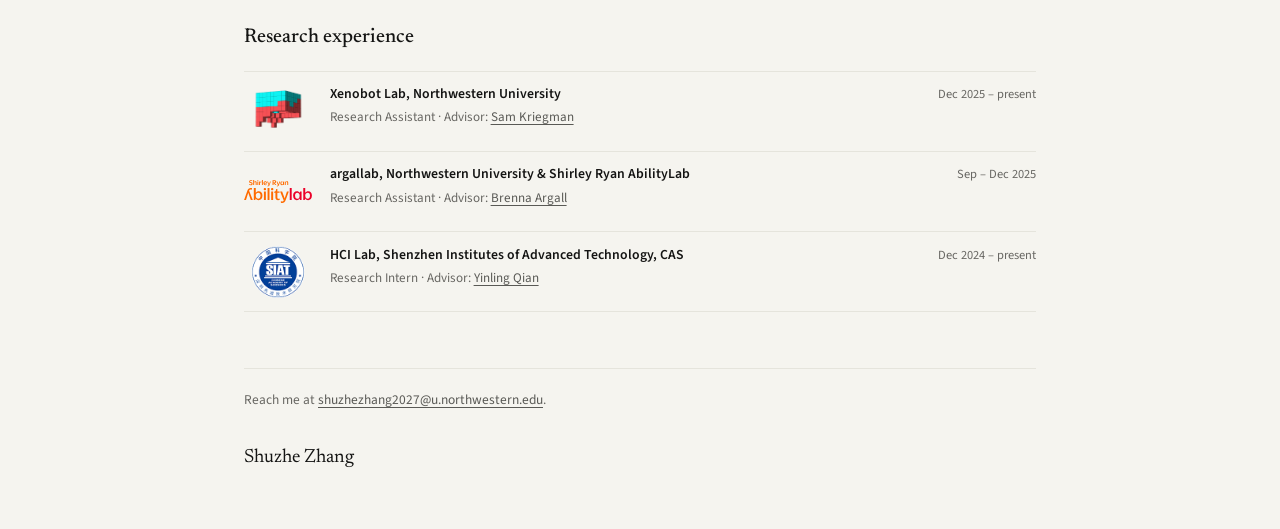
==== commit 5212c2ba: "Mark Muhan Li as an equal contributor on EvoHand" ====
--- a/index.html
+++ b/index.html
@@ -121,7 +121,7 @@
     <ol class="pubs">
       <li class="pub">
         <span class="ptitle">Evolving Dexterous Robots from Scratch</span>
-        <span class="authors">Z. Guo*, <span class="me">S. Zhang*</span>, M. Li, P. Li, S. Kriegman</span><br>
+        <span class="authors">Z. Guo*, <span class="me">S. Zhang*</span>, M. Li*, P. Li, S. Kriegman</span><br>
         <span class="venue">Under review · <a href="https://arxiv.org/abs/2609.33101">arXiv:2609.33101</a> · <a href="https://evodexbots.github.io/">Project page</a> · *equal contribution</span>
       </li>
       <li class="pub">
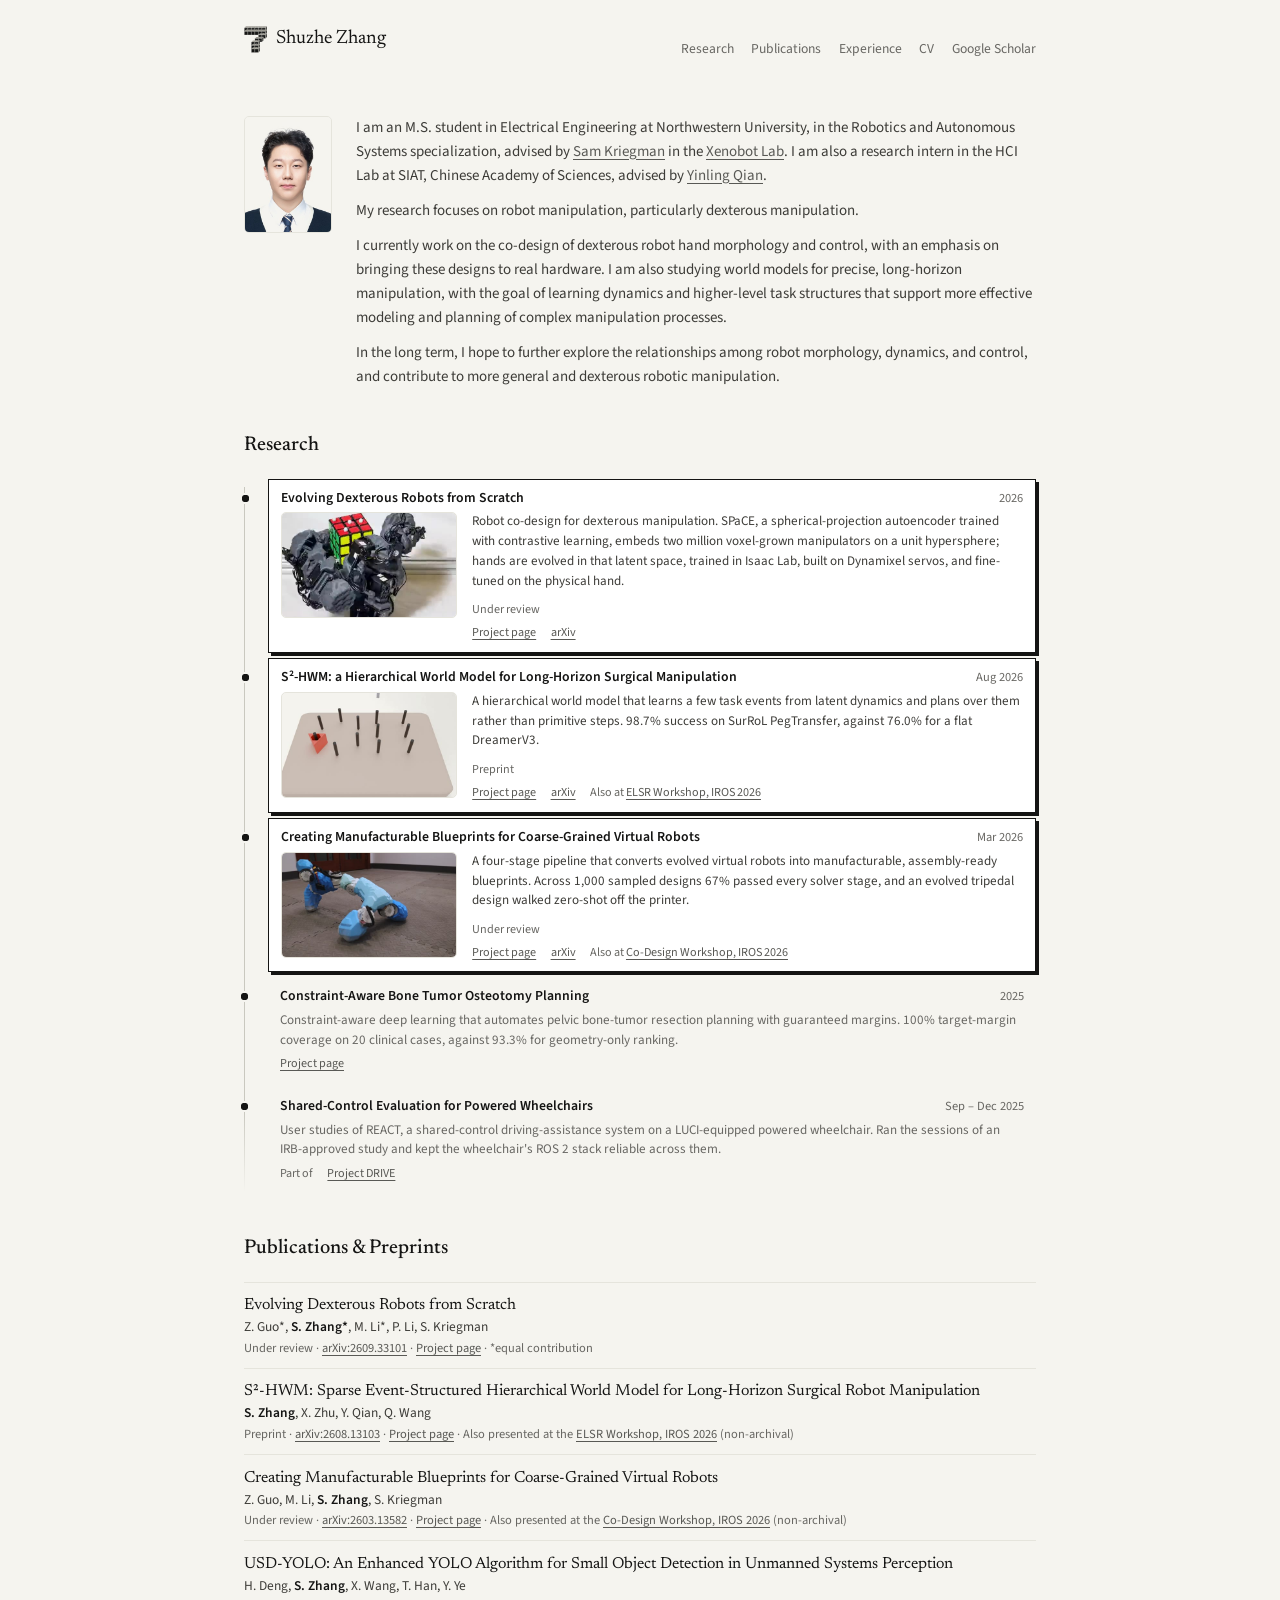
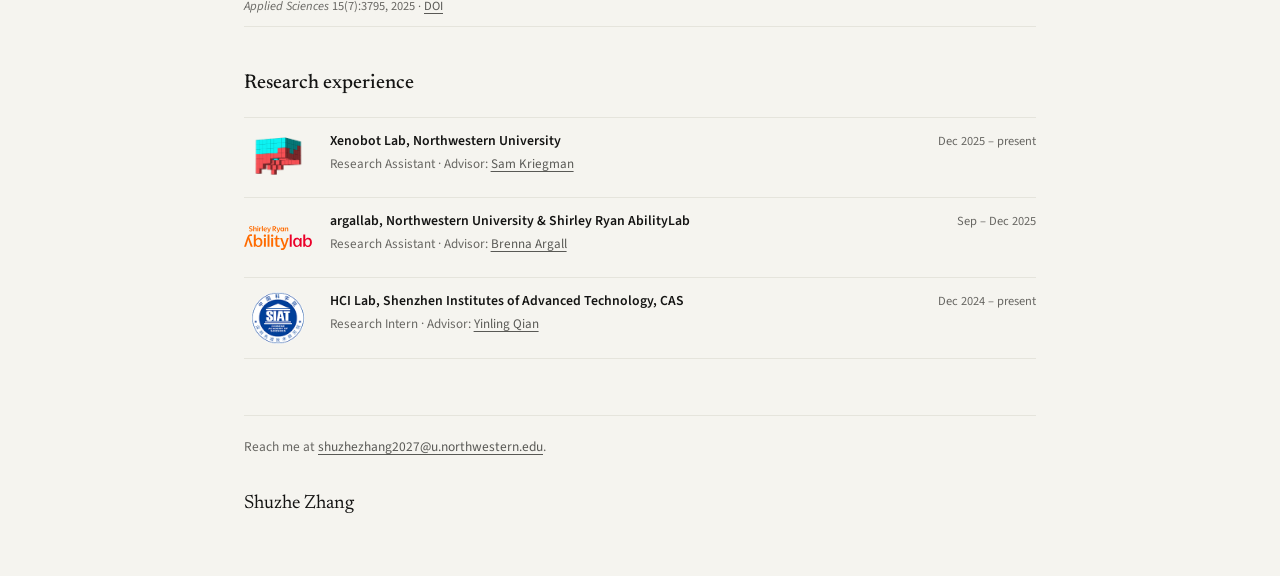
==== commit 999e21b0: "Break the research statement into three paragraphs One sentence naming the field, one on the current" ====
--- a/index.html
+++ b/index.html
@@ -36,7 +36,9 @@
     <img class="avatar" src="assets/avatar.jpg" alt="Shuzhe Zhang" width="300" height="400">
     <div>
       <p>I am an M.S. student in Electrical Engineering at Northwestern University, in the Robotics and Autonomous Systems specialization, advised by <a class="link" href="https://skriegman.github.io/sam.html">Sam Kriegman</a> in the <a class="link" href="https://www.xenobot.group">Xenobot Lab</a>. I am also a research intern in the HCI Lab at SIAT, Chinese Academy of Sciences, advised by <a class="link" href="https://people.ucas.ac.cn/~qianyinling">Yinling Qian</a>.</p>
-      <p>My research focuses on robot manipulation, particularly dexterous manipulation. I currently work on the co-design of dexterous robot hand morphology and control, with an emphasis on bringing these designs to real hardware. I am also studying world models for precise, long-horizon manipulation, with the goal of learning dynamics and higher-level task structures that support more effective modeling and planning of complex manipulation processes. In the long term, I hope to further explore the relationships among robot morphology, dynamics, and control, and contribute to more general and dexterous robotic manipulation.</p>
+      <p>My research focuses on robot manipulation, particularly dexterous manipulation.</p>
+      <p>I currently work on the co-design of dexterous robot hand morphology and control, with an emphasis on bringing these designs to real hardware. I am also studying world models for precise, long-horizon manipulation, with the goal of learning dynamics and higher-level task structures that support more effective modeling and planning of complex manipulation processes.</p>
+      <p>In the long term, I hope to further explore the relationships among robot morphology, dynamics, and control, and contribute to more general and dexterous robotic manipulation.</p>
     </div>
   </section>
 
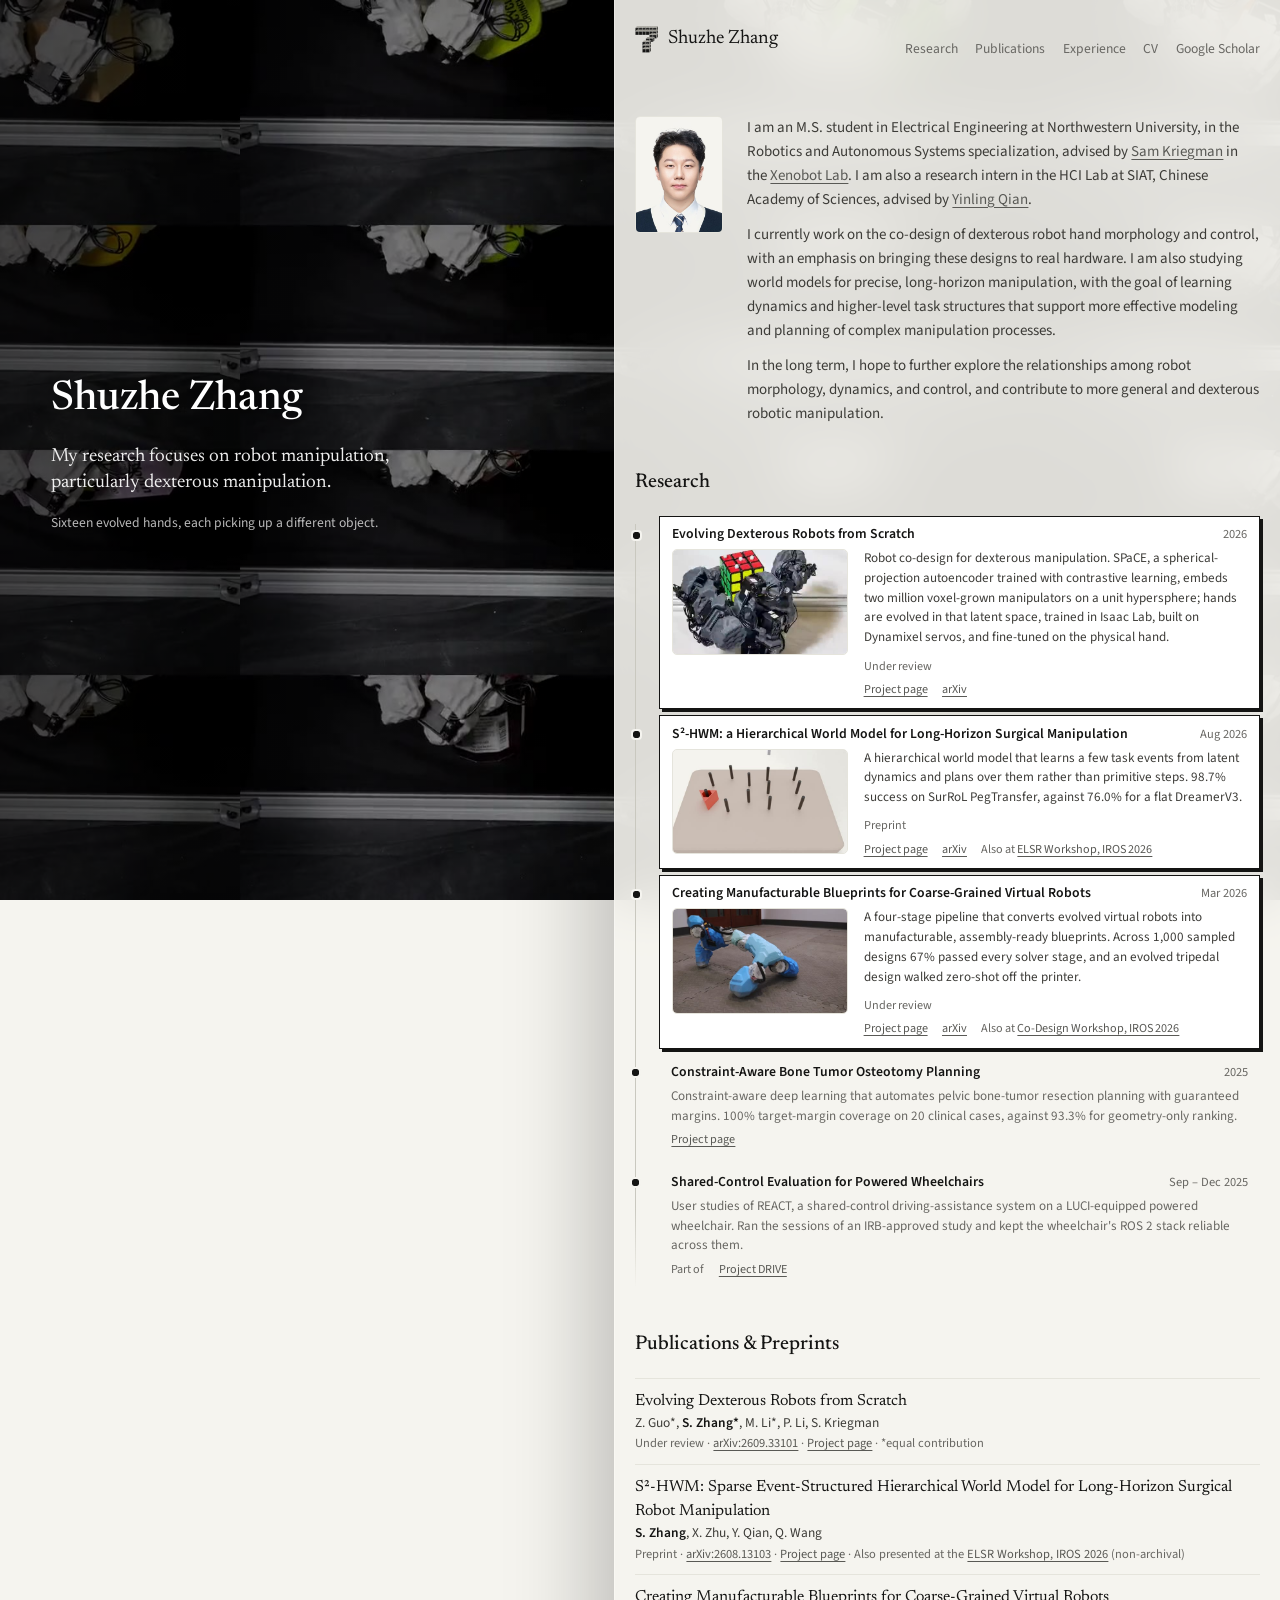
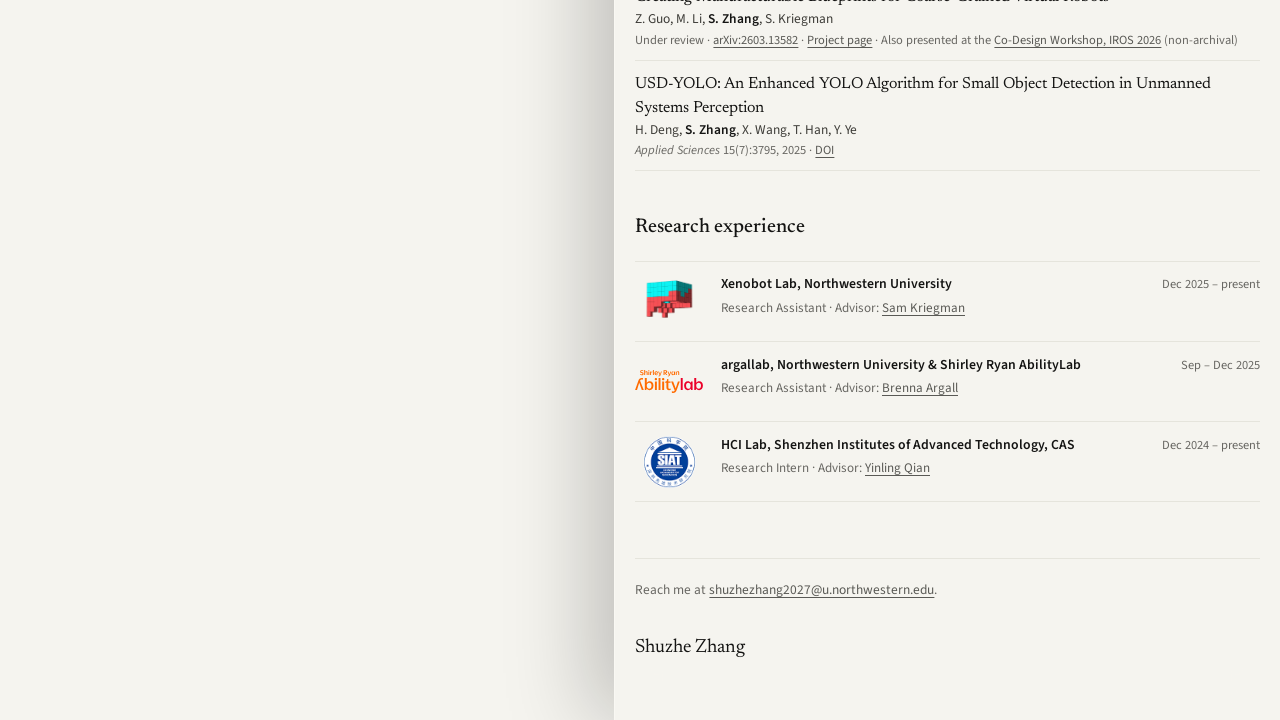
==== commit 05b24226: "Home page: fixed video rail with a frosted content column The first screen was a wall of 15px prose " ====
--- a/index.html
+++ b/index.html
@@ -19,7 +19,19 @@
   <link rel="stylesheet" href="style.css">
 </head>
 <body>
-<div class="page">
+  <div class="hero-wrap">
+  <section class="video-rail" aria-hidden="true">
+    <video id="hero-video" poster="assets/hero/hands_loop.jpg" autoplay muted loop playsinline preload="metadata"></video>
+    <div class="video-scrim"></div>
+  </section>
+  <section class="hero-intro">
+    <h1 class="hero-name">Shuzhe Zhang</h1>
+    <p class="hero-lede">My research focuses on robot manipulation, particularly dexterous manipulation.</p>
+    <p class="hero-cap" id="hero-cap" aria-live="polite"></p>
+  </section>
+  </div>
+
+<div class="page content-column">
 
   <header class="topbar">
     <a class="wordmark" href="/"><svg class="mark" aria-hidden="true" focusable="false" xmlns="http://www.w3.org/2000/svg" viewBox="-1 -75.50 66.50 76.50"><polygon points="0.00,-70.00 10.00,-70.00 14.50,-74.50 4.50,-74.50" class="f-top"/><polygon points="10.00,-60.00 14.50,-64.50 14.50,-74.50 10.00,-70.00" class="f-right"/><polygon points="0.00,-60.00 10.00,-60.00 10.00,-70.00 0.00,-70.00" class="f-left"/><polygon points="10.00,-70.00 20.00,-70.00 24.50,-74.50 14.50,-74.50" class="f-top"/><polygon points="20.00,-60.00 24.50,-64.50 24.50,-74.50 20.00,-70.00" class="f-right"/><polygon points="10.00,-60.00 20.00,-60.00 20.00,-70.00 10.00,-70.00" class="f-left"/><polygon points="20.00,-70.00 30.00,-70.00 34.50,-74.50 24.50,-74.50" class="f-top"/><polygon points="30.00,-60.00 34.50,-64.50 34.50,-74.50 30.00,-70.00" class="f-right"/><polygon points="20.00,-60.00 30.00,-60.00 30.00,-70.00 20.00,-70.00" class="f-left"/><polygon points="30.00,-70.00 40.00,-70.00 44.50,-74.50 34.50,-74.50" class="f-top"/><polygon points="40.00,-60.00 44.50,-64.50 44.50,-74.50 40.00,-70.00" class="f-right"/><polygon points="30.00,-60.00 40.00,-60.00 40.00,-70.00 30.00,-70.00" class="f-left"/><polygon points="40.00,-70.00 50.00,-70.00 54.50,-74.50 44.50,-74.50" class="f-top"/><polygon points="50.00,-60.00 54.50,-64.50 54.50,-74.50 50.00,-70.00" class="f-right"/><polygon points="40.00,-60.00 50.00,-60.00 50.00,-70.00 40.00,-70.00" class="f-left"/><polygon points="50.00,-70.00 60.00,-70.00 64.50,-74.50 54.50,-74.50" class="f-top"/><polygon points="60.00,-60.00 64.50,-64.50 64.50,-74.50 60.00,-70.00" class="f-right"/><polygon points="50.00,-60.00 60.00,-60.00 60.00,-70.00 50.00,-70.00" class="f-left"/><polygon points="0.00,-60.00 10.00,-60.00 14.50,-64.50 4.50,-64.50" class="f-top"/><polygon points="10.00,-50.00 14.50,-54.50 14.50,-64.50 10.00,-60.00" class="f-right"/><polygon points="0.00,-50.00 10.00,-50.00 10.00,-60.00 0.00,-60.00" class="f-left"/><polygon points="10.00,-60.00 20.00,-60.00 24.50,-64.50 14.50,-64.50" class="f-top"/><polygon points="20.00,-50.00 24.50,-54.50 24.50,-64.50 20.00,-60.00" class="f-right"/><polygon points="10.00,-50.00 20.00,-50.00 20.00,-60.00 10.00,-60.00" class="f-left"/><polygon points="20.00,-60.00 30.00,-60.00 34.50,-64.50 24.50,-64.50" class="f-top"/><polygon points="30.00,-50.00 34.50,-54.50 34.50,-64.50 30.00,-60.00" class="f-right"/><polygon points="20.00,-50.00 30.00,-50.00 30.00,-60.00 20.00,-60.00" class="f-left"/><polygon points="30.00,-60.00 40.00,-60.00 44.50,-64.50 34.50,-64.50" class="f-top"/><polygon points="40.00,-50.00 44.50,-54.50 44.50,-64.50 40.00,-60.00" class="f-right"/><polygon points="30.00,-50.00 40.00,-50.00 40.00,-60.00 30.00,-60.00" class="f-left"/><polygon points="40.00,-60.00 50.00,-60.00 54.50,-64.50 44.50,-64.50" class="f-top"/><polygon points="50.00,-50.00 54.50,-54.50 54.50,-64.50 50.00,-60.00" class="f-right"/><polygon points="40.00,-50.00 50.00,-50.00 50.00,-60.00 40.00,-60.00" class="f-left"/><polygon points="50.00,-60.00 60.00,-60.00 64.50,-64.50 54.50,-64.50" class="f-top"/><polygon points="60.00,-50.00 64.50,-54.50 64.50,-64.50 60.00,-60.00" class="f-right"/><polygon points="50.00,-50.00 60.00,-50.00 60.00,-60.00 50.00,-60.00" class="f-left"/><polygon points="40.00,-50.00 50.00,-50.00 54.50,-54.50 44.50,-54.50" class="f-top"/><polygon points="50.00,-40.00 54.50,-44.50 54.50,-54.50 50.00,-50.00" class="f-right"/><polygon points="40.00,-40.00 50.00,-40.00 50.00,-50.00 40.00,-50.00" class="f-left"/><polygon points="50.00,-50.00 60.00,-50.00 64.50,-54.50 54.50,-54.50" class="f-top"/><polygon points="60.00,-40.00 64.50,-44.50 64.50,-54.50 60.00,-50.00" class="f-right"/><polygon points="50.00,-40.00 60.00,-40.00 60.00,-50.00 50.00,-50.00" class="f-left"/><polygon points="30.00,-40.00 40.00,-40.00 44.50,-44.50 34.50,-44.50" class="f-top"/><polygon points="40.00,-30.00 44.50,-34.50 44.50,-44.50 40.00,-40.00" class="f-right"/><polygon points="30.00,-30.00 40.00,-30.00 40.00,-40.00 30.00,-40.00" class="f-left"/><polygon points="40.00,-40.00 50.00,-40.00 54.50,-44.50 44.50,-44.50" class="f-top"/><polygon points="50.00,-30.00 54.50,-34.50 54.50,-44.50 50.00,-40.00" class="f-right"/><polygon points="40.00,-30.00 50.00,-30.00 50.00,-40.00 40.00,-40.00" class="f-left"/><polygon points="20.00,-30.00 30.00,-30.00 34.50,-34.50 24.50,-34.50" class="f-top"/><polygon points="30.00,-20.00 34.50,-24.50 34.50,-34.50 30.00,-30.00" class="f-right"/><polygon points="20.00,-20.00 30.00,-20.00 30.00,-30.00 20.00,-30.00" class="f-left"/><polygon points="30.00,-30.00 40.00,-30.00 44.50,-34.50 34.50,-34.50" class="f-top"/><polygon points="40.00,-20.00 44.50,-24.50 44.50,-34.50 40.00,-30.00" class="f-right"/><polygon points="30.00,-20.00 40.00,-20.00 40.00,-30.00 30.00,-30.00" class="f-left"/><polygon points="20.00,-20.00 30.00,-20.00 34.50,-24.50 24.50,-24.50" class="f-top"/><polygon points="30.00,-10.00 34.50,-14.50 34.50,-24.50 30.00,-20.00" class="f-right"/><polygon points="20.00,-10.00 30.00,-10.00 30.00,-20.00 20.00,-20.00" class="f-left"/><polygon points="30.00,-20.00 40.00,-20.00 44.50,-24.50 34.50,-24.50" class="f-top"/><polygon points="40.00,-10.00 44.50,-14.50 44.50,-24.50 40.00,-20.00" class="f-right"/><polygon points="30.00,-10.00 40.00,-10.00 40.00,-20.00 30.00,-20.00" class="f-left"/><polygon points="20.00,-10.00 30.00,-10.00 34.50,-14.50 24.50,-14.50" class="f-top"/><polygon points="30.00,0.00 34.50,-4.50 34.50,-14.50 30.00,-10.00" class="f-right"/><polygon points="20.00,0.00 30.00,0.00 30.00,-10.00 20.00,-10.00" class="f-left"/><polygon points="30.00,-10.00 40.00,-10.00 44.50,-14.50 34.50,-14.50" class="f-top"/><polygon points="40.00,0.00 44.50,-4.50 44.50,-14.50 40.00,-10.00" class="f-right"/><polygon points="30.00,0.00 40.00,0.00 40.00,-10.00 30.00,-10.00" class="f-left"/></svg>Shuzhe Zhang</a>
@@ -36,7 +48,6 @@
     <img class="avatar" src="assets/avatar.jpg" alt="Shuzhe Zhang" width="300" height="400">
     <div>
       <p>I am an M.S. student in Electrical Engineering at Northwestern University, in the Robotics and Autonomous Systems specialization, advised by <a class="link" href="https://skriegman.github.io/sam.html">Sam Kriegman</a> in the <a class="link" href="https://www.xenobot.group">Xenobot Lab</a>. I am also a research intern in the HCI Lab at SIAT, Chinese Academy of Sciences, advised by <a class="link" href="https://people.ucas.ac.cn/~qianyinling">Yinling Qian</a>.</p>
-      <p>My research focuses on robot manipulation, particularly dexterous manipulation.</p>
       <p>I currently work on the co-design of dexterous robot hand morphology and control, with an emphasis on bringing these designs to real hardware. I am also studying world models for precise, long-horizon manipulation, with the goal of learning dynamics and higher-level task structures that support more effective modeling and planning of complex manipulation processes.</p>
       <p>In the long term, I hope to further explore the relationships among robot morphology, dynamics, and control, and contribute to more general and dexterous robotic manipulation.</p>
     </div>
@@ -192,6 +203,32 @@
 }
 </script>
 
+<script>
+(function(){
+  var v=document.getElementById('hero-video'), cap=document.getElementById('hero-cap');
+  if(!v) return;
+  var wide=window.innerWidth>900;
+  v.src = wide ? 'assets/hero/hands_loop.mp4' : 'assets/hero/hands_loop_720.mp4';
+  if (matchMedia('(prefers-reduced-motion: reduce)').matches) { v.autoplay=false; v.removeAttribute('autoplay'); v.pause(); }
+  if(!cap) return;
+  var segs=[
+    [0,     'Sixteen evolved hands, each picking up a different object.'],
+    [6.75,  'In-hand rotation across twelve evolved morphologies.'],
+    [14.25, 'A four-fingered design turning objects in place.'],
+    [21.75, 'An evolved hand hanging from a bar while holding a padlock.'],
+    [26.15, 'Retrieving a block from inside a tube.'],
+    [33.65, 'Sixteen evolved hands, each picking up a different object.']
+  ];
+  var cur=-1;
+  function idx(t){var i=0;for(var k=0;k<segs.length;k++){if(t>=segs[k][0])i=k;}return i;}
+  cap.textContent=segs[0][1];
+  v.addEventListener('timeupdate',function(){
+    var i=idx(v.currentTime); if(i===cur) return; cur=i;
+    cap.classList.add('is-fading');
+    setTimeout(function(){cap.textContent=segs[i][1];cap.classList.remove('is-fading');},400);
+  });
+})();
+</script>
 <!-- Cloudflare Web Analytics -->
 <script defer src="https://static.cloudflareinsights.com/beacon.min.js" data-cf-beacon='{"token": "bf125b1ca3aa4af48629b1080edcd780"}'></script>
 <!-- End Cloudflare Web Analytics -->
--- a/style.css
+++ b/style.css
@@ -163,3 +163,35 @@
   .org .row { flex-direction: column; gap: 0.1rem; }
 }
 @media (prefers-reduced-motion: reduce) { .entry { transition: none; } }
+
+/* ---------- Home hero: fixed video rail with a frosted content column ---------- */
+.hero-wrap { position: relative; }
+.video-rail { position: fixed; inset: 0; z-index: 0; overflow: hidden; background: #0c0c0c; }
+.video-rail video { width: 100%; height: 100%; object-fit: cover; display: block; }
+.video-scrim { position: absolute; inset: 0;
+  background: linear-gradient(90deg, rgba(0,0,0,.72) 0%, rgba(0,0,0,.45) 38%, rgba(0,0,0,.12) 60%); }
+
+.hero-intro { position: fixed; z-index: 1; left: clamp(1.5rem, 4vw, 4rem); top: 50%; transform: translateY(-50%);
+  max-width: min(30rem, 42vw); color: #fff; text-shadow: 0 2px 24px rgba(0,0,0,.65); pointer-events: none; }
+.hero-name { font-family: var(--serif); font-weight: 500; font-size: clamp(1.8rem, 3.2vw, 2.6rem); margin: 0 0 .7rem; color: #fff; }
+.hero-lede { font-family: var(--serif); font-size: clamp(1.05rem, 1.5vw, 1.35rem); line-height: 1.35; margin: 0;
+  color: rgba(255,255,255,.92); text-wrap: balance; }
+.hero-cap { margin: 1.1rem 0 0; font-size: clamp(.85rem, 1.05vw, .98rem); line-height: 1.45;
+  color: rgba(255,255,255,.72); max-width: 26rem; opacity: 1; transition: opacity .4s ease; }
+.hero-cap.is-fading { opacity: 0; }
+
+.content-column { position: relative; z-index: 1; width: min(52vw, 46rem); margin-left: auto; margin-right: 0;
+  min-height: 100vh;
+  background: rgba(245,244,239,.90);
+  background: color-mix(in srgb, var(--paper) 90%, transparent);
+  backdrop-filter: blur(26px) saturate(1.15); -webkit-backdrop-filter: blur(26px) saturate(1.15);
+  border-left: 1px solid rgba(255,255,255,.3); box-shadow: -24px 0 80px rgba(0,0,0,.22); }
+.content-column .intro { margin-top: .5rem; }
+
+@media (max-width: 900px) {
+  .video-rail { position: relative; inset: auto; height: 58vh; }
+  .video-scrim { background: linear-gradient(180deg, rgba(0,0,0,.15), rgba(0,0,0,.7)); }
+  .hero-intro { position: absolute; top: auto; bottom: 1.25rem; left: 1.1rem; right: 1.1rem; transform: none; max-width: none; }
+  .hero-name, .hero-cap { display: none; }   /* the wordmark follows immediately below; the caption has no room */
+  .content-column { width: 100%; min-height: 0; box-shadow: none; border-left: 0; }
+}
